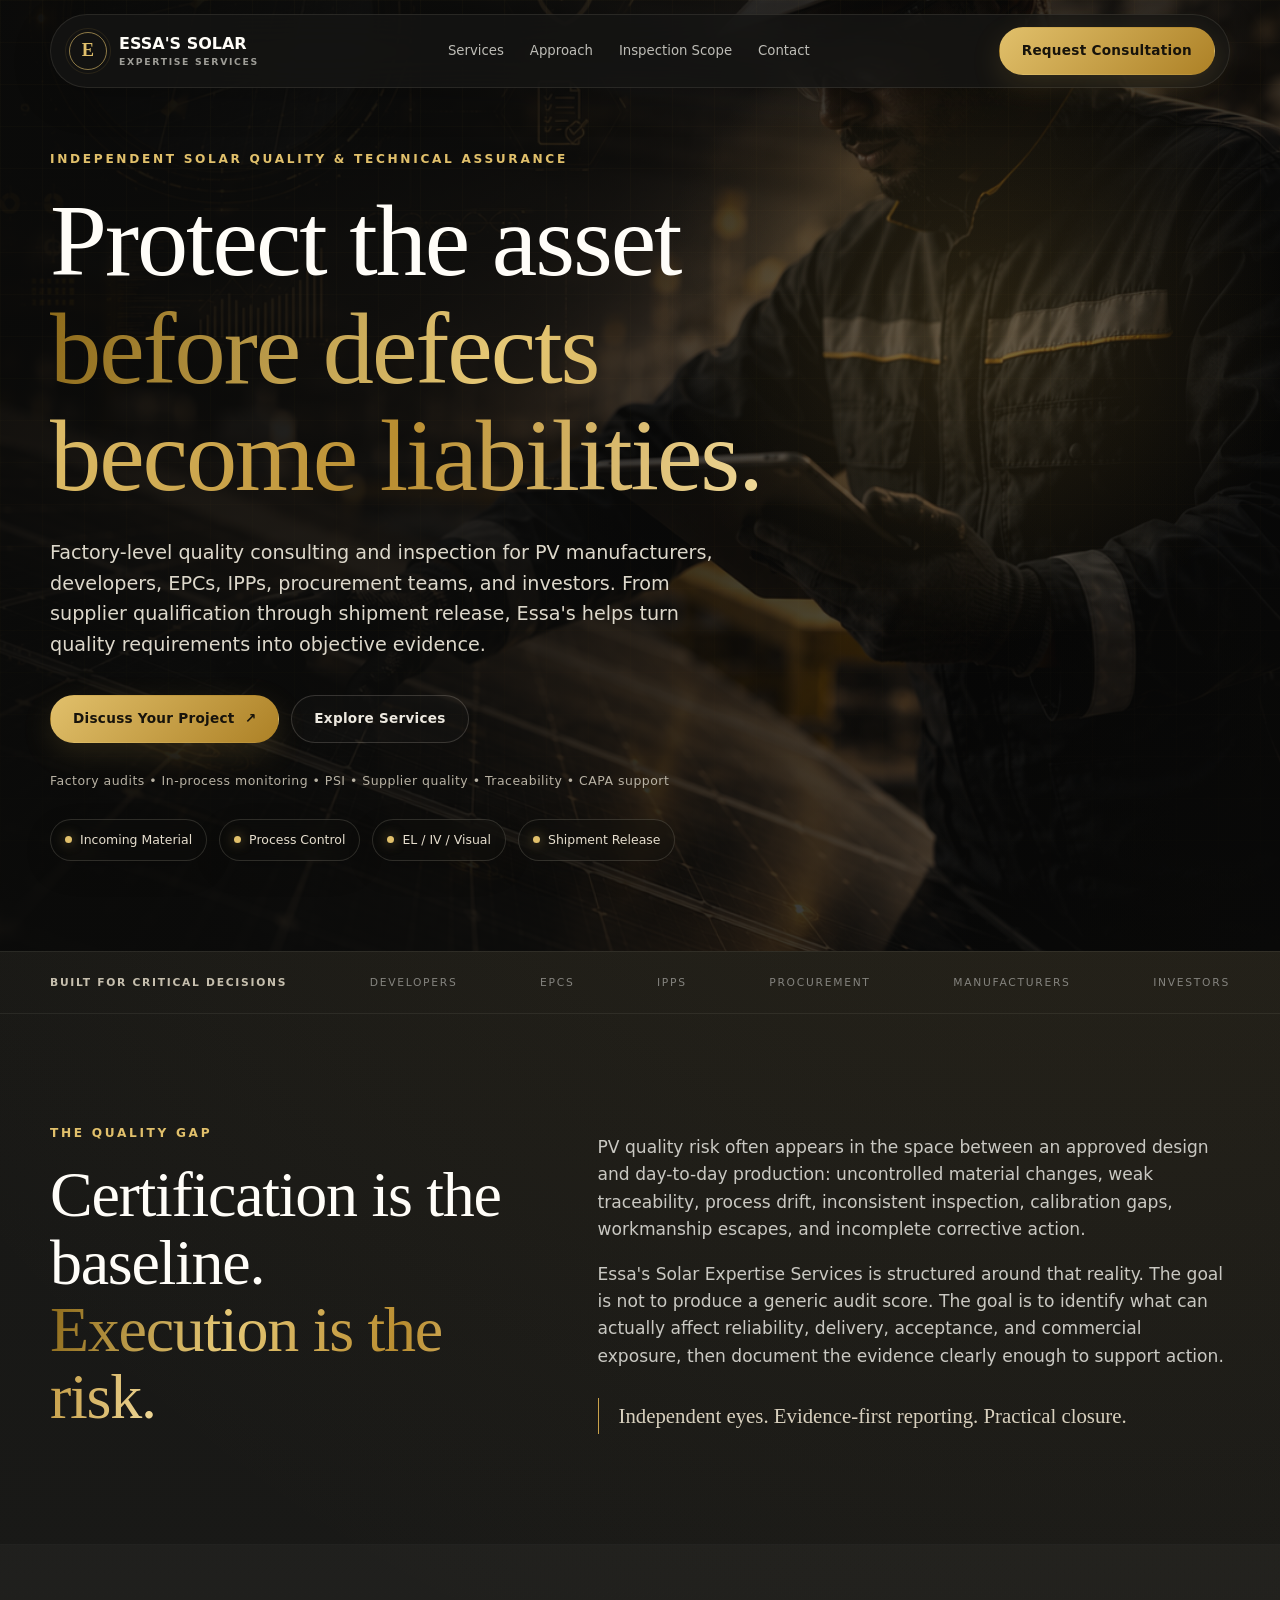
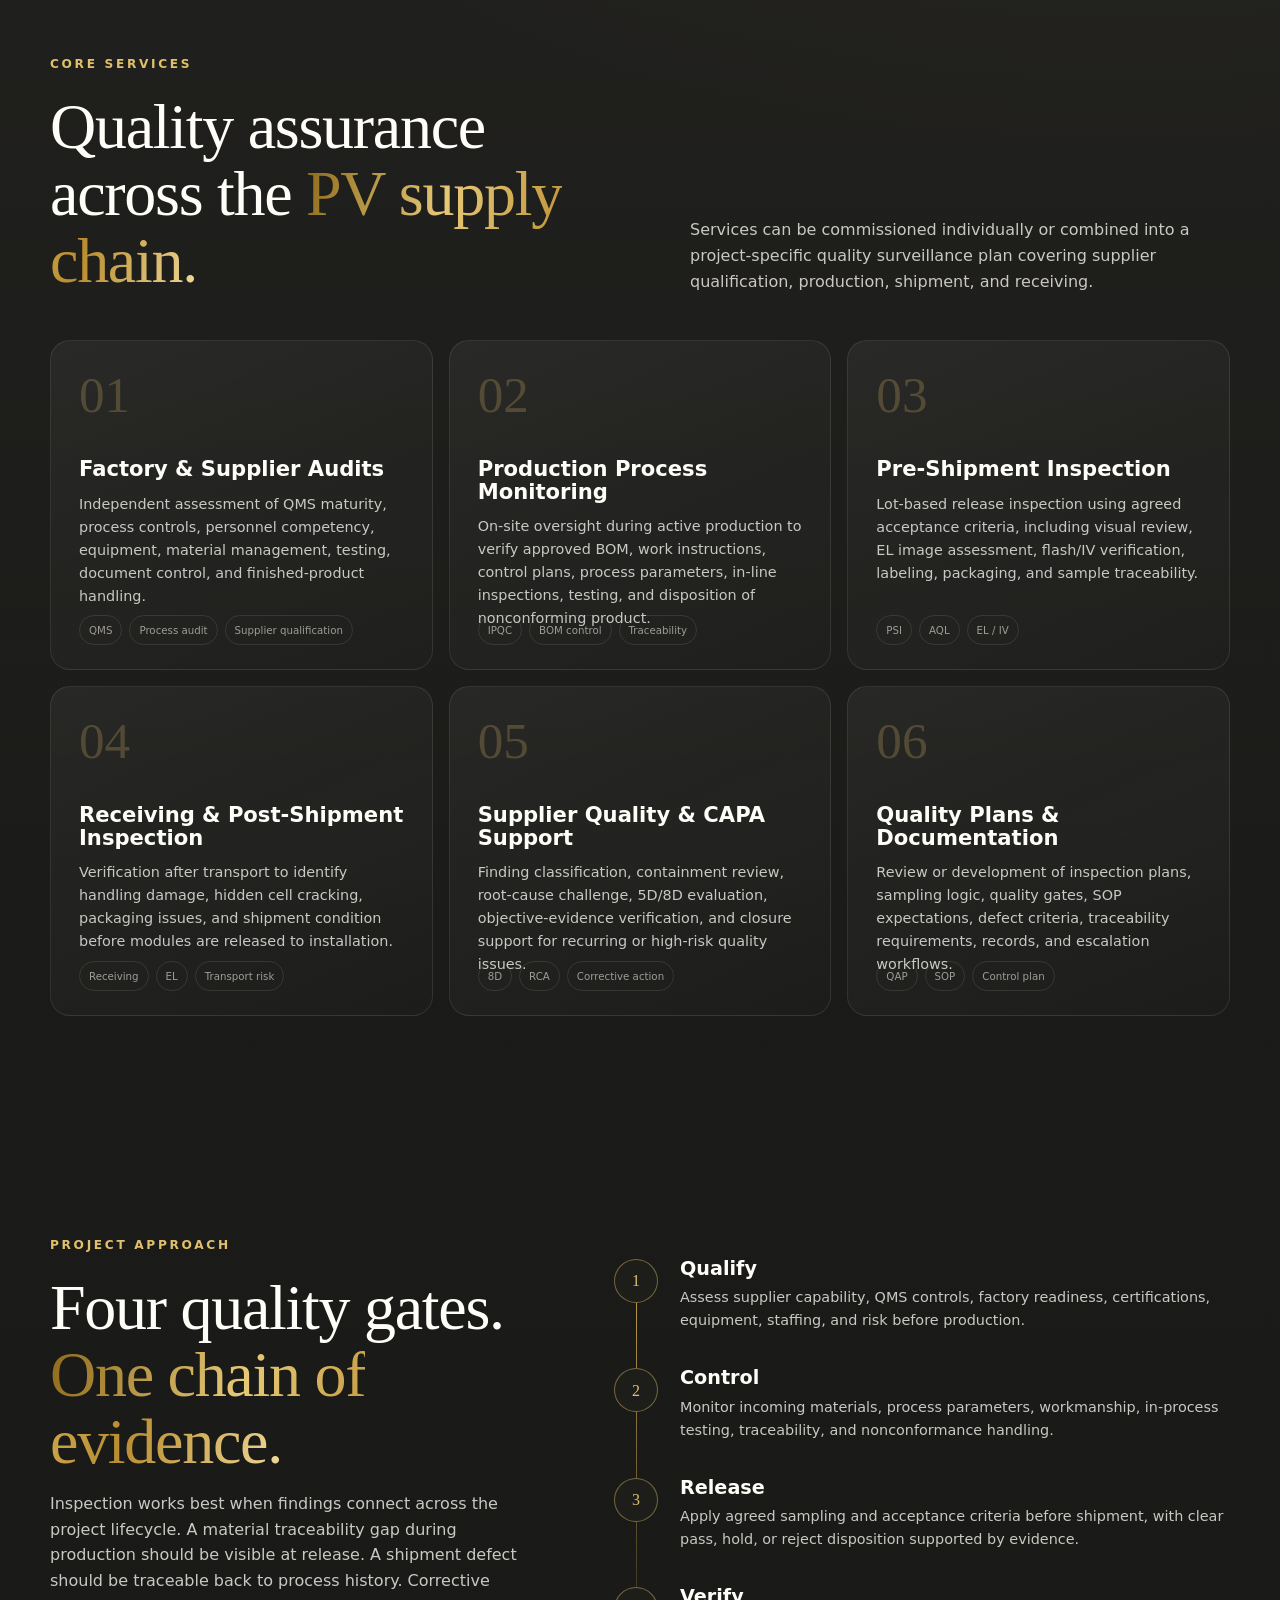
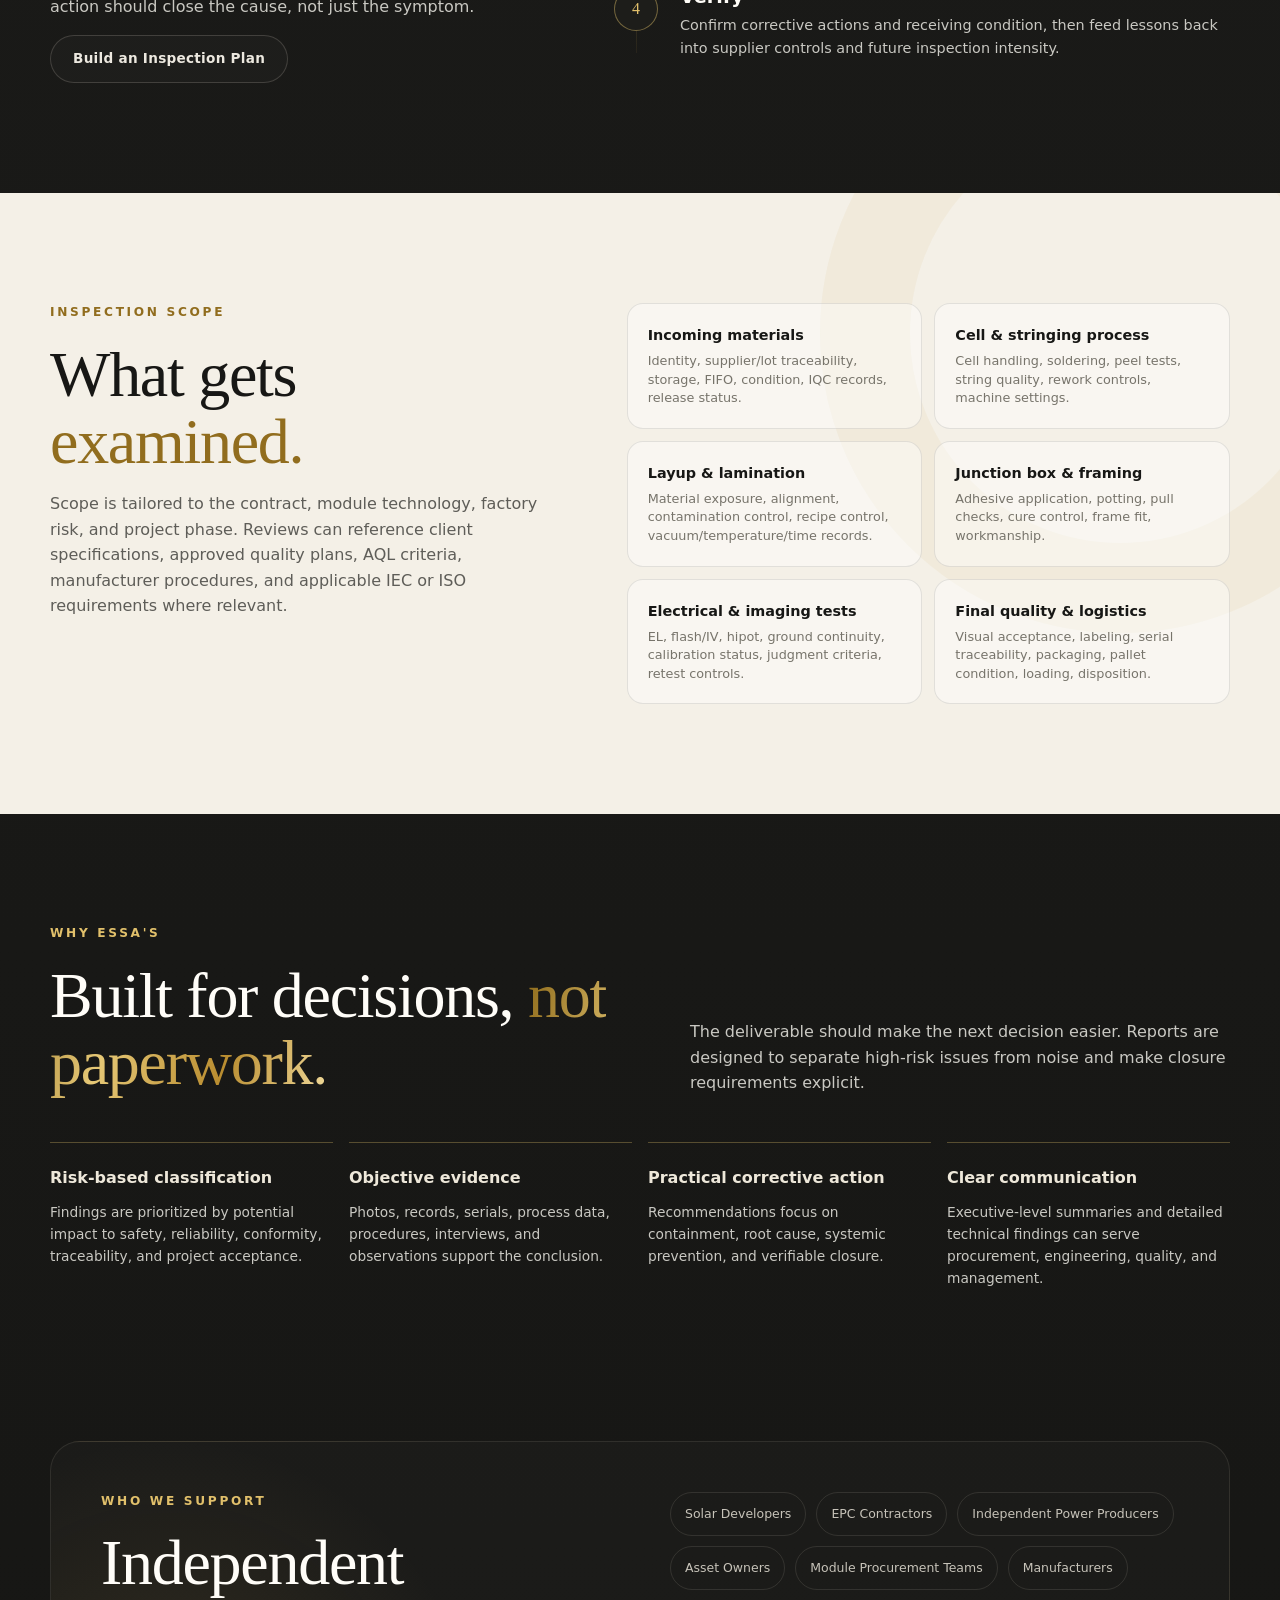
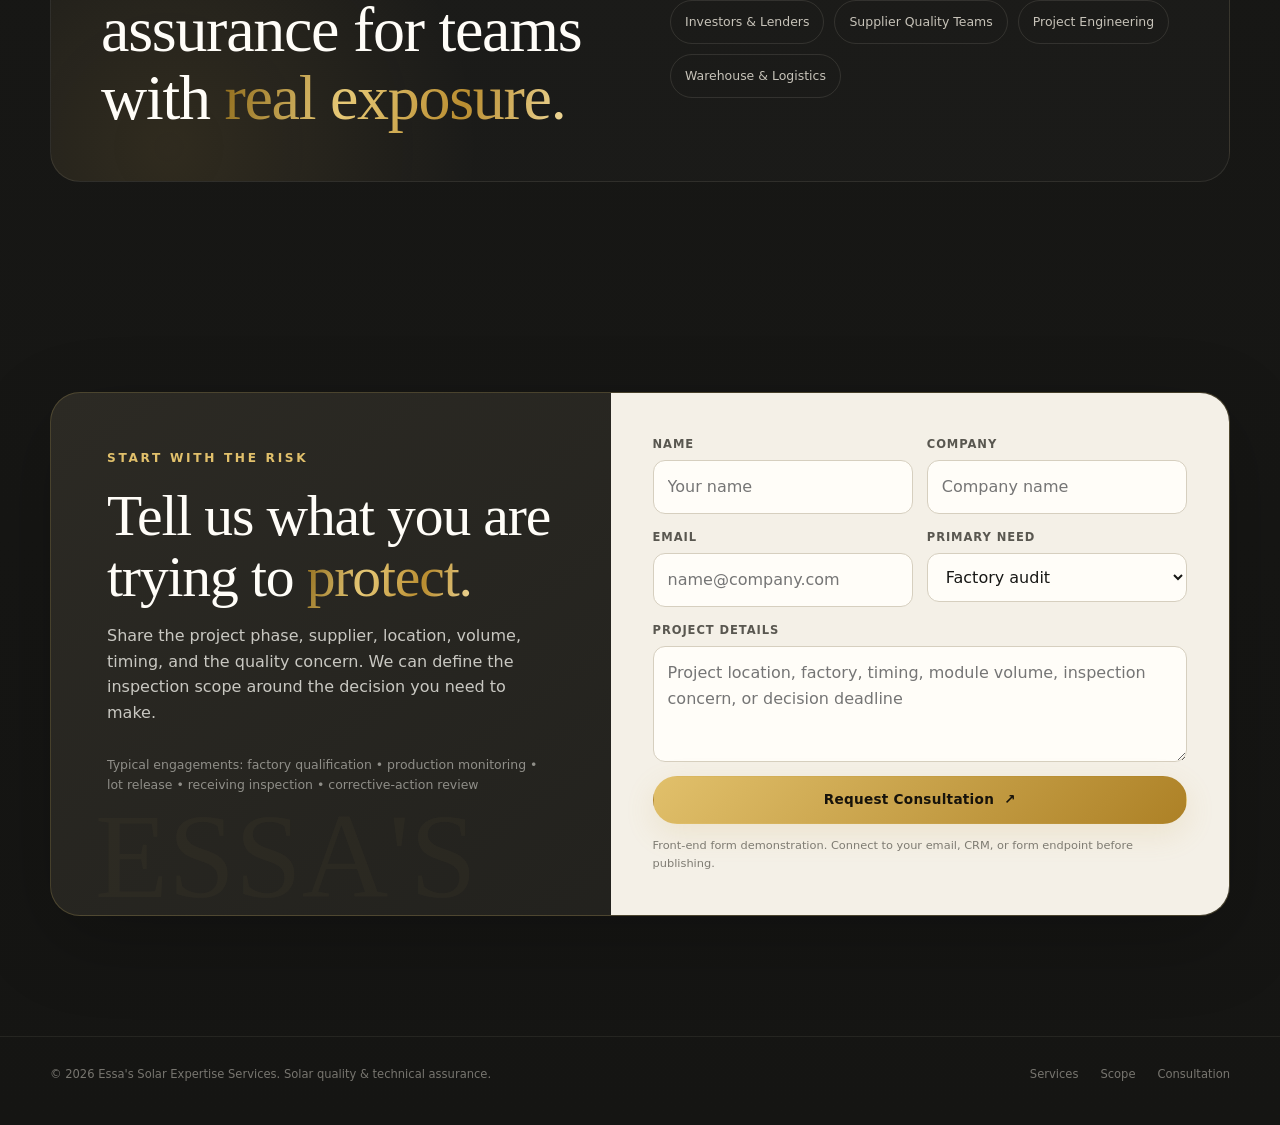
==== index.html @ 4bfa687a "Deploy Essa's Solar Expertise Services site" ====
<!DOCTYPE html>
<html lang="en">
<head>
  <meta charset="UTF-8" />
  <meta name="viewport" content="width=device-width, initial-scale=1.0" />
  <meta name="description" content="Essa's Solar Expertise Services provides independent solar quality consulting, factory audits, production inspections, pre-shipment inspections, supplier quality support, and technical assurance for PV projects." />
  <meta name="theme-color" content="#1d1d1b" />
  <title>Essa's Solar Expertise Services | Solar Quality & Inspection Consulting</title>
  <style>
    :root {
      --ink: #171715;
      --ink-2: #22221f;
      --graphite: #343431;
      --slate: #5b5b56;
      --gold: #caa24b;
      --gold-bright: #e1c06b;
      --gold-deep: #95711f;
      --beige: #e7dfcf;
      --paper: #f4f0e7;
      --white: #fffdf8;
      --line: rgba(202, 162, 75, 0.25);
      --muted: #a6a59f;
      --radius: 20px;
      --shadow: 0 24px 80px rgba(0,0,0,.22);
      --serif: "Bodoni 72", Didot, "Times New Roman", Georgia, serif;
      --sans: Inter, ui-sans-serif, system-ui, -apple-system, BlinkMacSystemFont, "Segoe UI", sans-serif;
    }

    * { box-sizing: border-box; }
    html { scroll-behavior: smooth; }
    body {
      margin: 0;
      font-family: var(--sans);
      background:
        radial-gradient(circle at 88% 5%, rgba(202,162,75,.12), transparent 26%),
        linear-gradient(180deg, #151513 0%, #1b1b19 40%, #151513 100%);
      color: var(--white);
      line-height: 1.6;
      overflow-x: hidden;
    }

    body::before {
      content: "";
      position: fixed;
      inset: 0;
      pointer-events: none;
      opacity: .24;
      background-image:
        linear-gradient(rgba(255,255,255,.025) 1px, transparent 1px),
        linear-gradient(90deg, rgba(255,255,255,.025) 1px, transparent 1px);
      background-size: 48px 48px;
      mask-image: linear-gradient(to bottom, #000, transparent 80%);
      z-index: -1;
    }

    a { color: inherit; text-decoration: none; }
    button, input, textarea, select { font: inherit; }
    img, svg { display: block; max-width: 100%; }

    .container { width: min(1180px, calc(100% - 40px)); margin-inline: auto; }
    .section { padding: 110px 0; }
    .eyebrow {
      color: var(--gold-bright);
      font-size: .76rem;
      font-weight: 800;
      letter-spacing: .22em;
      text-transform: uppercase;
      margin-bottom: 18px;
    }

    h1, h2, h3 { margin: 0; line-height: 1.05; }
    h1, h2 { font-family: var(--serif); font-weight: 500; letter-spacing: -.02em; }
    h1 { font-size: clamp(3.4rem, 8vw, 7.2rem); max-width: 980px; }
    h2 { font-size: clamp(2.5rem, 5vw, 4.8rem); }
    h3 { font-size: 1.2rem; }
    p { color: #c9c8c2; }

    .gold-text {
      background: linear-gradient(105deg, #8d6a1a 0%, #e6c876 36%, #b98d30 70%, #f0d999 100%);
      -webkit-background-clip: text;
      background-clip: text;
      color: transparent;
    }

    .nav-shell {
      position: fixed;
      top: 14px;
      left: 0;
      right: 0;
      z-index: 50;
      pointer-events: none;
    }
    nav {
      pointer-events: auto;
      width: min(1180px, calc(100% - 28px));
      margin: auto;
      padding: 12px 14px 12px 18px;
      display: flex;
      align-items: center;
      justify-content: space-between;
      gap: 24px;
      border: 1px solid rgba(231,223,207,.1);
      border-radius: 999px;
      background: rgba(22,22,20,.76);
      backdrop-filter: blur(18px);
      box-shadow: 0 10px 40px rgba(0,0,0,.18);
    }
    .brand { display: flex; align-items: center; gap: 12px; font-weight: 800; }
    .brand-mark {
      width: 38px; height: 38px; border-radius: 50%; display: grid; place-items: center;
      border: 1px solid rgba(225,192,107,.6); color: var(--gold-bright); position: relative;
      font-family: var(--serif); font-size: 1.15rem;
    }
    .brand-mark::after {
      content: ""; position: absolute; inset: -5px; border: 1px solid rgba(202,162,75,.12); border-radius: 50%;
    }
    .brand-copy { line-height: 1.05; }
    .brand-copy small { display: block; color: #9f9e98; font-size: .58rem; letter-spacing: .18em; text-transform: uppercase; margin-top: 4px; }
    .nav-links { display: flex; align-items: center; gap: 26px; font-size: .83rem; color: #bebdb7; }
    .nav-links a:hover { color: var(--gold-bright); }

    .btn {
      display: inline-flex; align-items: center; justify-content: center; gap: 10px;
      min-height: 48px; padding: 0 22px; border-radius: 999px; border: 1px solid transparent;
      font-size: .85rem; font-weight: 800; letter-spacing: .02em; transition: .25s ease; cursor: pointer;
    }
    .btn-gold { background: linear-gradient(135deg, var(--gold-bright), #ad8126); color: #17130b; box-shadow: 0 10px 30px rgba(202,162,75,.16); }
    .btn-gold:hover { transform: translateY(-2px); filter: brightness(1.05); }
    .btn-ghost { border-color: rgba(231,223,207,.18); color: #ece8df; background: rgba(255,255,255,.02); }
    .btn-ghost:hover { border-color: rgba(225,192,107,.45); color: var(--gold-bright); }

    .menu-btn { display: none; background: none; color: var(--white); border: 0; font-size: 1.25rem; }

    .hero {
      min-height: 100vh;
      display: flex;
      align-items: center;
      padding: 150px 0 90px;
      position: relative;
      overflow: hidden;
      isolation: isolate;
    }
    .hero .container { position: relative; z-index: 3; }
    .hero-grid { display: block; }
    .hero-content { max-width: 760px; }
    .hero p.lead { font-size: clamp(1.05rem, 1.5vw, 1.3rem); max-width: 690px; color: #ddd8cb; margin: 28px 0 34px; }
    .hero-actions { display: flex; flex-wrap: wrap; gap: 12px; }
    .hero-note { margin-top: 28px; color: #b8b2a4; font-size: .78rem; letter-spacing: .04em; }
    .hero-bg {
      position: absolute;
      inset: 0;
      z-index: 0;
    }
    .hero-bg img {
      width: 100%;
      height: 100%;
      object-fit: cover;
      object-position: center right;
      filter: saturate(1.02) contrast(1.04) brightness(.68);
      transform: scale(1.02);
    }
    .hero::before {
      content: "";
      position: absolute;
      inset: 0;
      z-index: 1;
      background:
        radial-gradient(circle at 76% 34%, rgba(202,162,75,.18), transparent 28%),
        linear-gradient(90deg, rgba(11,11,10,.90) 0%, rgba(12,12,11,.80) 34%, rgba(12,12,11,.50) 58%, rgba(12,12,11,.28) 76%, rgba(12,12,11,.50) 100%),
        linear-gradient(180deg, rgba(12,12,11,.60) 0%, rgba(12,12,11,.18) 35%, rgba(12,12,11,.50) 100%);
    }
    .hero::after {
      content: "";
      position: absolute;
      inset: 0;
      z-index: 2;
      background-image:
        linear-gradient(rgba(202,162,75,.06) 1px, transparent 1px),
        linear-gradient(90deg, rgba(202,162,75,.06) 1px, transparent 1px);
      background-size: 42px 42px;
      mask-image: linear-gradient(180deg, rgba(0,0,0,.85) 0%, rgba(0,0,0,.45) 70%, transparent 100%);
      opacity: .55;
      pointer-events: none;
    }
    .hero-meta {
      margin-top: 28px;
      display: flex;
      flex-wrap: wrap;
      gap: 12px;
    }
    .hero-chip {
      display: inline-flex;
      align-items: center;
      gap: 8px;
      padding: 10px 14px;
      border-radius: 999px;
      border: 1px solid rgba(231,223,207,.16);
      background: rgba(15,15,13,.38);
      backdrop-filter: blur(10px);
      color: #e7dfcf;
      font-size: .78rem;
      box-shadow: 0 10px 28px rgba(0,0,0,.15);
    }
    .hero-chip .pin { width: 7px; height: 7px; background: var(--gold-bright); border-radius:50%; display:inline-block; box-shadow: 0 0 12px rgba(225,192,107,.55); }
    .trust-bar {
      border-top: 1px solid rgba(231,223,207,.08); border-bottom: 1px solid rgba(231,223,207,.08);
      padding: 22px 0; color:#84837e; text-transform:uppercase; letter-spacing:.16em; font-size:.67rem;
    }
    .trust-wrap { display:flex; flex-wrap:wrap; gap:18px 30px; justify-content:space-between; align-items:center; }
    .trust-wrap strong { color:#c6bfae; }

    .intro-grid { display:grid; grid-template-columns:.85fr 1.15fr; gap:80px; align-items:start; }
    .intro-grid h2 { max-width: 660px; }
    .intro-copy { padding-top: 10px; }
    .intro-copy p { font-size:1.07rem; margin-top:0; }
    .insight-box { margin-top:28px; border-left: 1px solid var(--gold); padding: 4px 0 4px 20px; color:#d8d0be; font-family:var(--serif); font-size:1.3rem; line-height:1.35; }

    .services { background: linear-gradient(180deg, rgba(244,240,231,.03), rgba(244,240,231,0)); border-top:1px solid rgba(255,255,255,.04); }
    .section-head { display:flex; justify-content:space-between; gap:40px; align-items:end; margin-bottom:46px; }
    .section-head p { max-width:540px; margin:0; }
    .service-grid { display:grid; grid-template-columns:repeat(3,1fr); gap:16px; }
    .service-card {
      min-height: 330px; padding: 28px; border-radius: var(--radius); position:relative; overflow:hidden;
      background: linear-gradient(155deg, rgba(255,255,255,.05), rgba(255,255,255,.012));
      border:1px solid rgba(231,223,207,.10); transition:.3s ease;
    }
    .service-card:hover { transform: translateY(-5px); border-color: rgba(225,192,107,.38); background: linear-gradient(155deg, rgba(202,162,75,.10), rgba(255,255,255,.02)); }
    .service-num { font-family:var(--serif); font-size:3.2rem; color:rgba(225,192,107,.24); line-height:1; }
    .service-card h3 { margin:38px 0 12px; font-size:1.32rem; }
    .service-card p { font-size:.9rem; margin:0; }
    .service-tags { display:flex; flex-wrap:wrap; gap:7px; position:absolute; bottom:24px; left:28px; right:28px; }
    .tag { border:1px solid rgba(231,223,207,.12); padding:6px 9px; border-radius:999px; font-size:.64rem; color:#9f9d95; }

    .lifecycle-wrap { display:grid; grid-template-columns:.88fr 1.12fr; gap:80px; align-items:center; }
    .timeline { position:relative; }
    .timeline::before { content:""; position:absolute; left:22px; top:25px; bottom:25px; width:1px; background:linear-gradient(var(--gold), rgba(202,162,75,.08)); }
    .step { display:grid; grid-template-columns:46px 1fr; gap:20px; padding:18px 0; position:relative; }
    .step-index { width:44px; height:44px; border-radius:50%; background:#1d1d1a; border:1px solid rgba(225,192,107,.45); display:grid; place-items:center; color:var(--gold-bright); font-family:var(--serif); z-index:1; }
    .step h3 { margin-bottom:7px; }
    .step p { margin:0; font-size:.9rem; }

    .inspection-scope {
      background: var(--paper); color: var(--ink); position:relative; overflow:hidden;
    }
    .inspection-scope::after { content:""; position:absolute; width:420px; height:420px; border:90px solid rgba(202,162,75,.08); border-radius:50%; right:-140px; top:-160px; }
    .inspection-scope p { color:#5e5d58; }
    .inspection-scope .eyebrow { color:#916d1e; }
    .scope-grid { display:grid; grid-template-columns:1fr 1.2fr; gap:74px; position:relative; z-index:1; }
    .scope-list { display:grid; grid-template-columns:1fr 1fr; gap:12px; }
    .scope-item { padding:20px; border:1px solid rgba(23,23,21,.1); border-radius:16px; background:rgba(255,255,255,.42); }
    .scope-item strong { display:block; font-size:.9rem; margin-bottom:5px; }
    .scope-item span { color:#77746b; font-size:.8rem; line-height:1.45; display:block; }

    .principles-grid { display:grid; grid-template-columns:repeat(4,1fr); gap:16px; margin-top:45px; }
    .principle { padding:22px 0; border-top:1px solid rgba(225,192,107,.32); }
    .principle strong { display:block; margin-bottom:10px; color:#eee8da; }
    .principle p { font-size:.86rem; margin:0; }

    .audience-panel {
      border:1px solid rgba(231,223,207,.1); border-radius:30px; padding:50px; display:grid; grid-template-columns:1fr 1fr; gap:60px;
      background:radial-gradient(circle at 10% 90%, rgba(202,162,75,.12), transparent 28%), rgba(255,255,255,.018);
    }
    .audience-chips { display:flex; flex-wrap:wrap; gap:10px; align-content:flex-start; }
    .audience-chips span { padding:11px 14px; border-radius:999px; border:1px solid rgba(231,223,207,.12); color:#c7c3b9; font-size:.78rem; }

    .cta-section { padding:100px 0 120px; }
    .cta-card { border-radius:30px; overflow:hidden; display:grid; grid-template-columns:.95fr 1.05fr; background:linear-gradient(145deg, #2c2a24, #1e1e1b); border:1px solid rgba(225,192,107,.2); box-shadow:var(--shadow); }
    .cta-copy { padding:56px; position:relative; }
    .cta-copy::after { content:"ESSA'S"; position:absolute; bottom:-38px; left:44px; font-family:var(--serif); font-size:7.5rem; color:rgba(225,192,107,.035); white-space:nowrap; }
    .cta-copy h2 { font-size:clamp(2.6rem,4.5vw,4.2rem); }
    .cta-copy p { max-width:500px; }
    .contact-form { background:var(--paper); color:var(--ink); padding:42px; }
    .form-grid { display:grid; grid-template-columns:1fr 1fr; gap:14px; }
    .field { display:flex; flex-direction:column; gap:7px; }
    .field.full { grid-column:1 / -1; }
    label { font-size:.72rem; font-weight:800; color:#595750; text-transform:uppercase; letter-spacing:.08em; }
    input, select, textarea { width:100%; border:1px solid #d6cfbf; background:#fffdf8; color:#171715; border-radius:12px; padding:13px 14px; outline:none; transition:.2s; }
    input:focus, select:focus, textarea:focus { border-color:#b88b2d; box-shadow:0 0 0 3px rgba(202,162,75,.12); }
    textarea { min-height:116px; resize:vertical; }
    .form-note { font-size:.71rem; color:#7e7b72; margin:12px 0 0; }
    .form-success { display:none; margin-top:12px; padding:12px 14px; border:1px solid rgba(145,109,30,.25); background:rgba(202,162,75,.10); border-radius:10px; font-size:.8rem; color:#5f491b; }

    footer { padding:28px 0 42px; border-top:1px solid rgba(231,223,207,.08); color:#77756f; font-size:.72rem; }
    .footer-wrap { display:flex; justify-content:space-between; gap:30px; align-items:center; }
    .footer-links { display:flex; gap:22px; }

    .reveal { opacity:0; transform:translateY(18px); transition:opacity .65s ease, transform .65s ease; }
    .reveal.on { opacity:1; transform:none; }

    @media (max-width: 980px) {
      .nav-links { display:none; position:absolute; top:64px; left:14px; right:14px; padding:18px; flex-direction:column; align-items:stretch; background:#1b1b18; border:1px solid rgba(231,223,207,.12); border-radius:18px; }
      .nav-links.open { display:flex; }
      .menu-btn { display:block; }
      nav .btn-gold { display:none; }
      .hero-grid, .intro-grid, .lifecycle-wrap, .scope-grid, .cta-card { grid-template-columns:1fr; }
      .hero { padding-top:130px; }
      .hero-content { max-width: 100%; }
      .service-grid { grid-template-columns:1fr 1fr; }
      .principles-grid { grid-template-columns:1fr 1fr; }
      .audience-panel { grid-template-columns:1fr; }
      .section-head { align-items:start; flex-direction:column; }
      .form-grid { grid-template-columns:1fr; }
      .field.full { grid-column:auto; }
    }

    @media (max-width: 640px) {
      .container { width:min(100% - 26px, 1180px); }
      .section { padding:78px 0; }
      h1 { font-size:clamp(3rem,15vw,5.2rem); }
      .hero-grid { gap:44px; }
      .hero-bg img { object-position: 72% center; }
      .hero::before {
        background:
          radial-gradient(circle at 76% 34%, rgba(202,162,75,.16), transparent 28%),
          linear-gradient(180deg, rgba(12,12,11,.74) 0%, rgba(12,12,11,.42) 100%),
          linear-gradient(90deg, rgba(11,11,10,.88) 0%, rgba(12,12,11,.72) 48%, rgba(12,12,11,.48) 100%);
      }
      .checkpoint { min-width:auto; padding:8px 10px; }
      .checkpoint span { display:none; }
      .cp1 { top:90px; } .cp2 { top:156px; } .cp3 { bottom:100px; } .cp4 { bottom:42px; }
      .service-grid, .scope-list, .principles-grid { grid-template-columns:1fr; }
      .service-card { min-height:300px; }
      .audience-panel { padding:28px; }
      .cta-copy, .contact-form { padding:30px; }
      .footer-wrap { flex-direction:column; align-items:flex-start; }
      .trust-wrap { justify-content:flex-start; }
      .brand-copy span { font-size:.85rem; }
    }

    @media (prefers-reduced-motion: reduce) {
      html { scroll-behavior:auto; }
      *, *::before, *::after { animation-duration:.001ms !important; animation-iteration-count:1 !important; transition-duration:.001ms !important; }
    }
  </style>
  <script type="application/ld+json">
  {
    "@context": "https://schema.org",
    "@type": "ProfessionalService",
    "name": "Essa's Solar Expertise Services",
    "description": "Independent solar quality consulting, manufacturing inspections, factory audits, production oversight, pre-shipment inspections and supplier quality support.",
    "areaServed": "United States",
    "serviceType": [
      "Solar Factory Audits",
      "PV Production Inspection",
      "Pre-Shipment Inspection",
      "Supplier Quality Consulting",
      "Solar Technical Assurance"
    ]
  }
  </script>
</head>
<body>
  <div class="nav-shell">
    <nav aria-label="Primary navigation">
      <a class="brand" href="#top" aria-label="Essa's Solar Expertise Services home">
        <span class="brand-mark">E</span>
        <span class="brand-copy"><span>ESSA'S SOLAR</span><small>Expertise Services</small></span>
      </a>
      <div class="nav-links" id="navLinks">
        <a href="#services">Services</a>
        <a href="#approach">Approach</a>
        <a href="#scope">Inspection Scope</a>
        <a href="#contact">Contact</a>
      </div>
      <a class="btn btn-gold" href="#contact">Request Consultation</a>
      <button class="menu-btn" id="menuBtn" aria-label="Open menu" aria-expanded="false">☰</button>
    </nav>
  </div>

  <main id="top">
    <section class="hero">
      <div class="hero-bg" aria-hidden="true">
        <img src="[data-uri]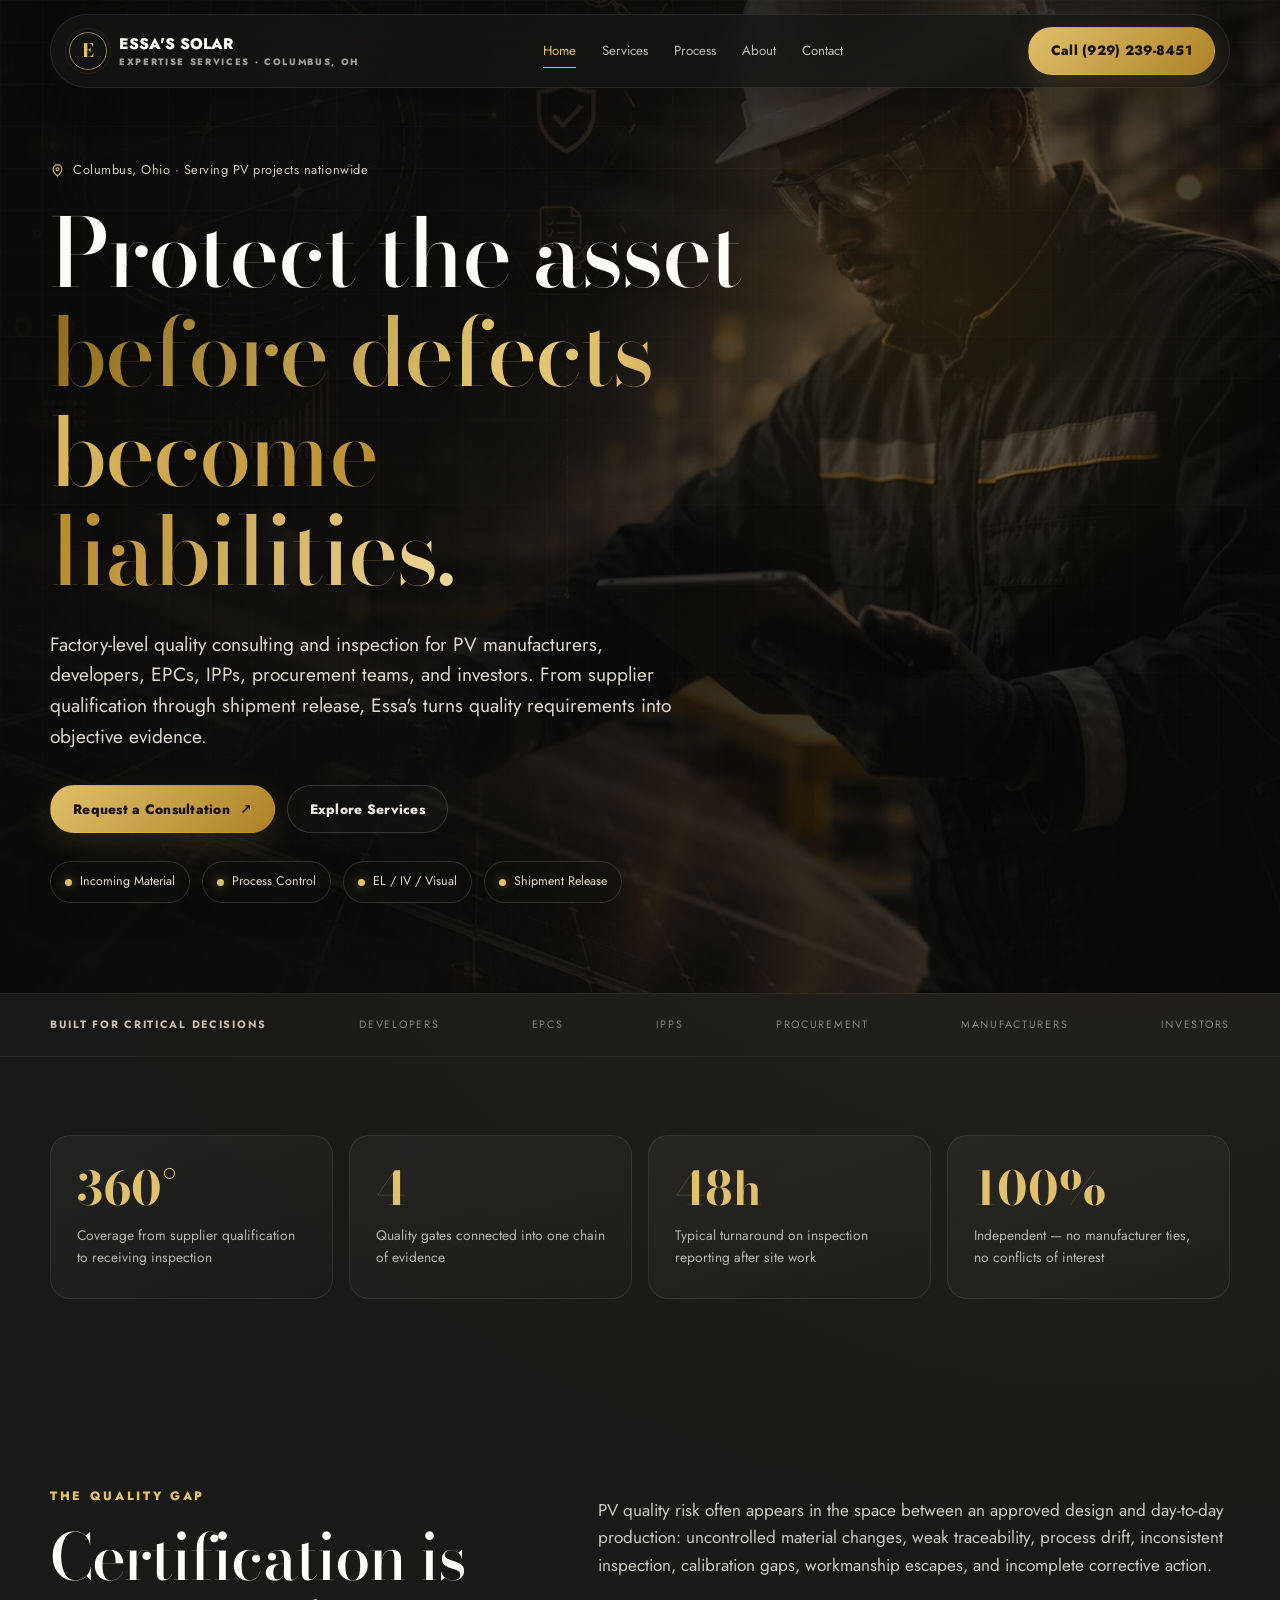
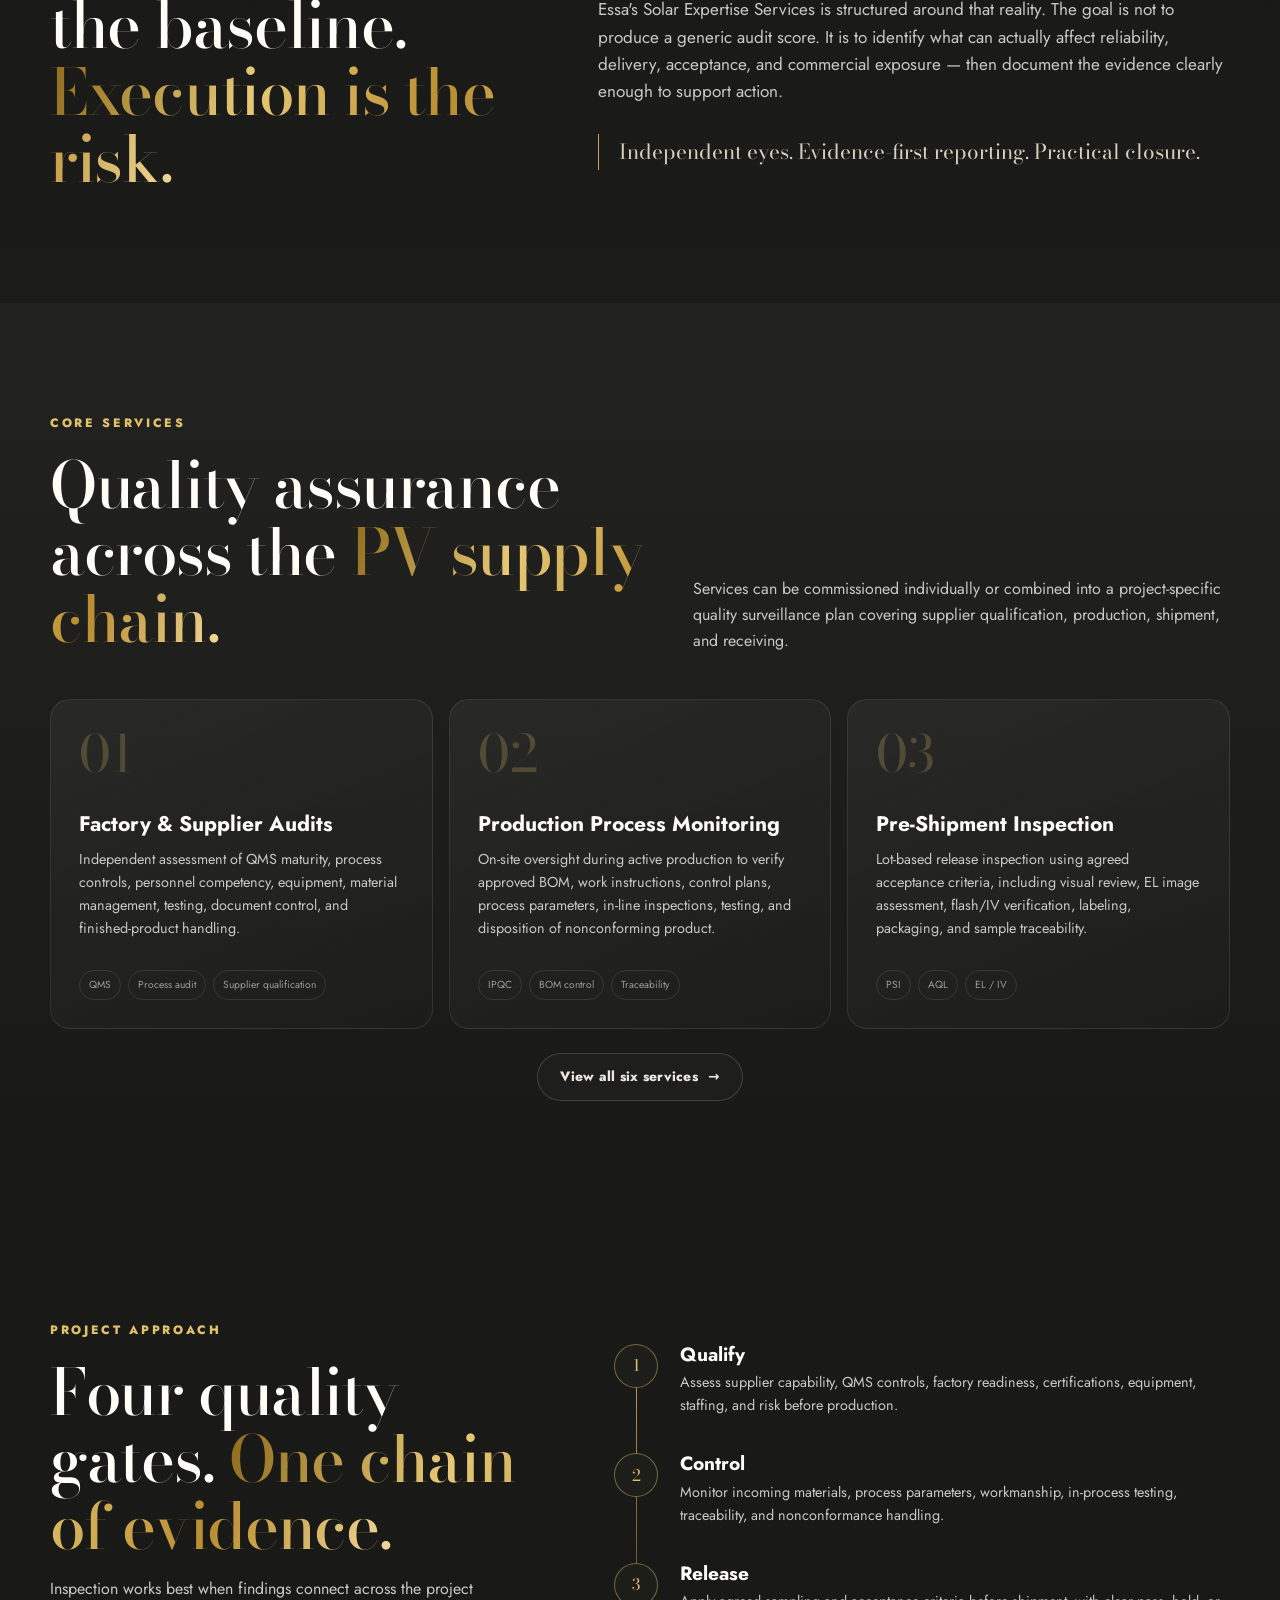
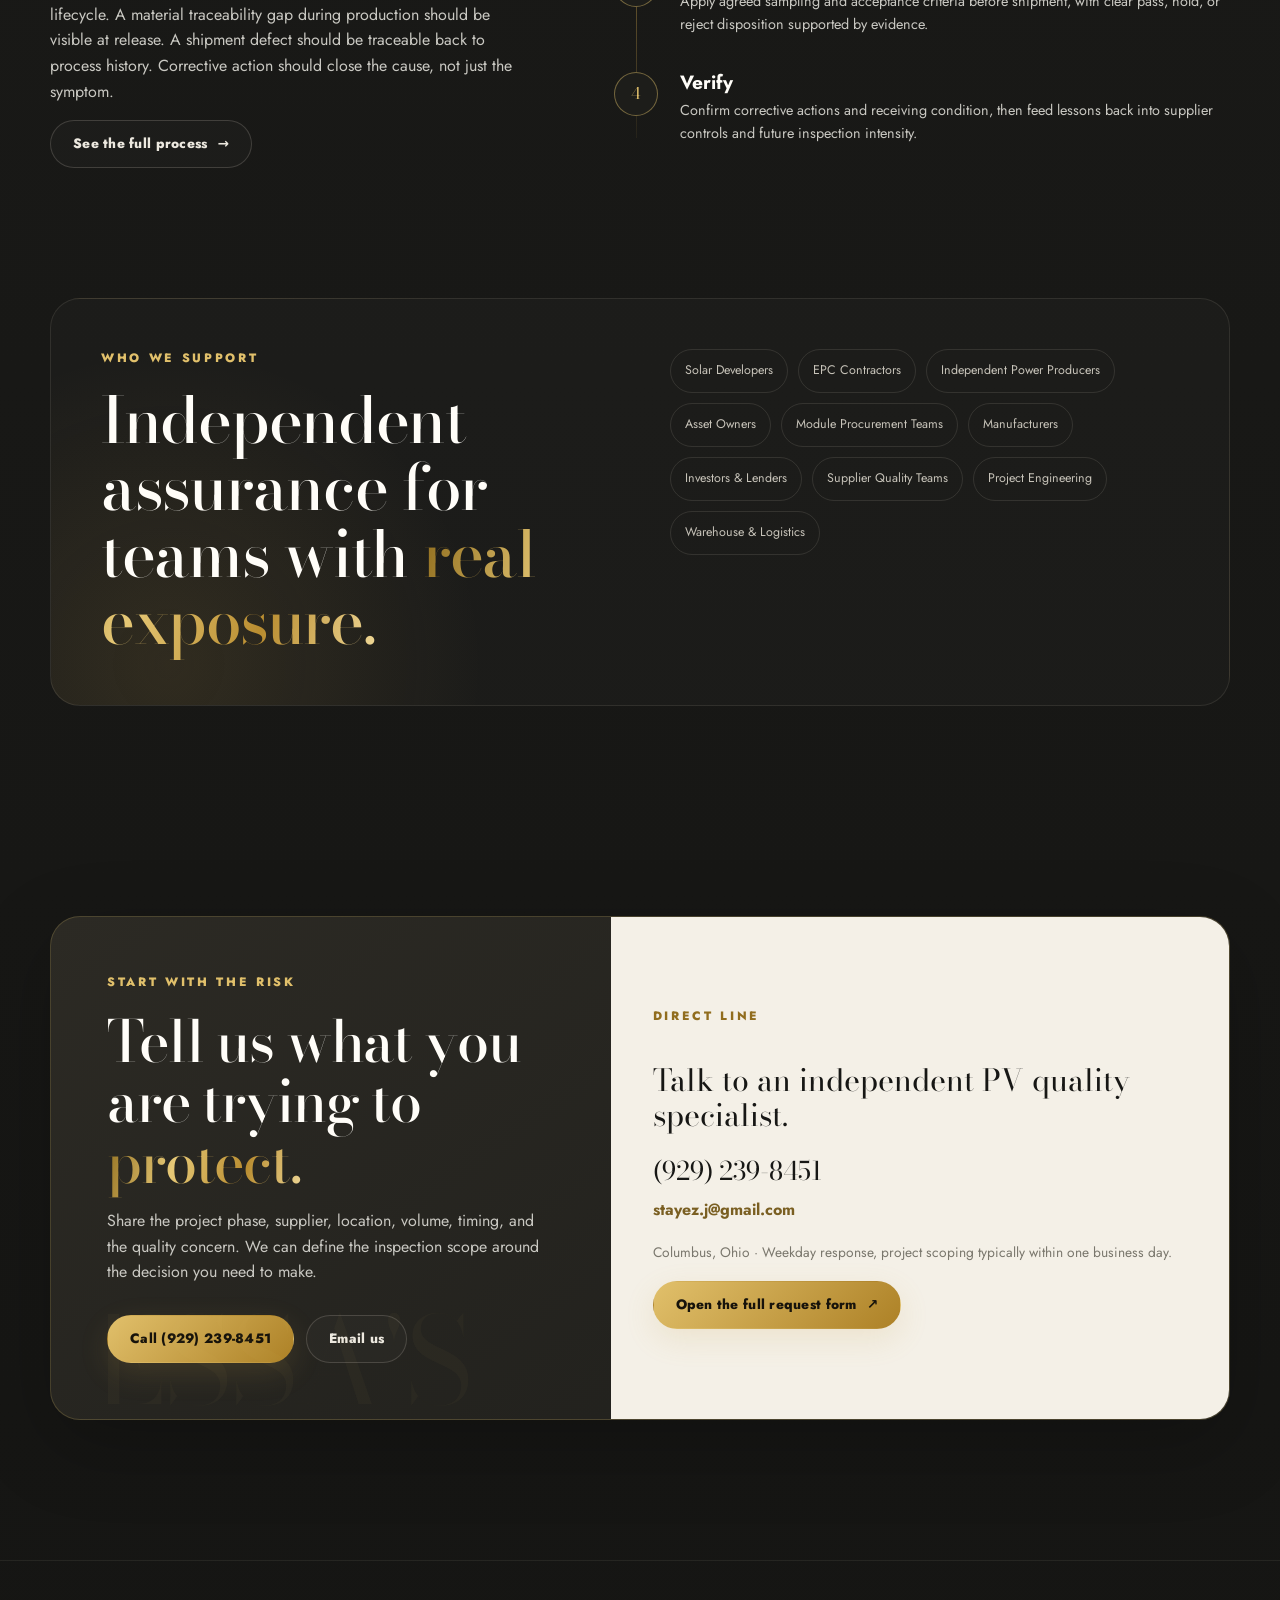
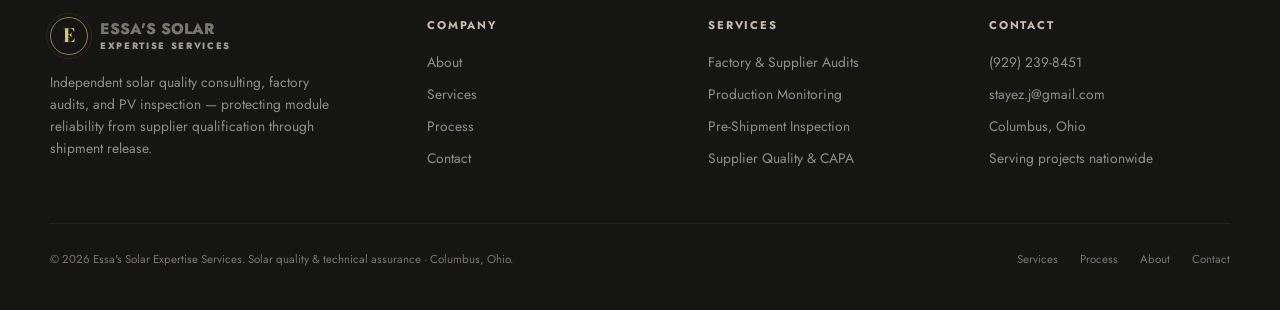
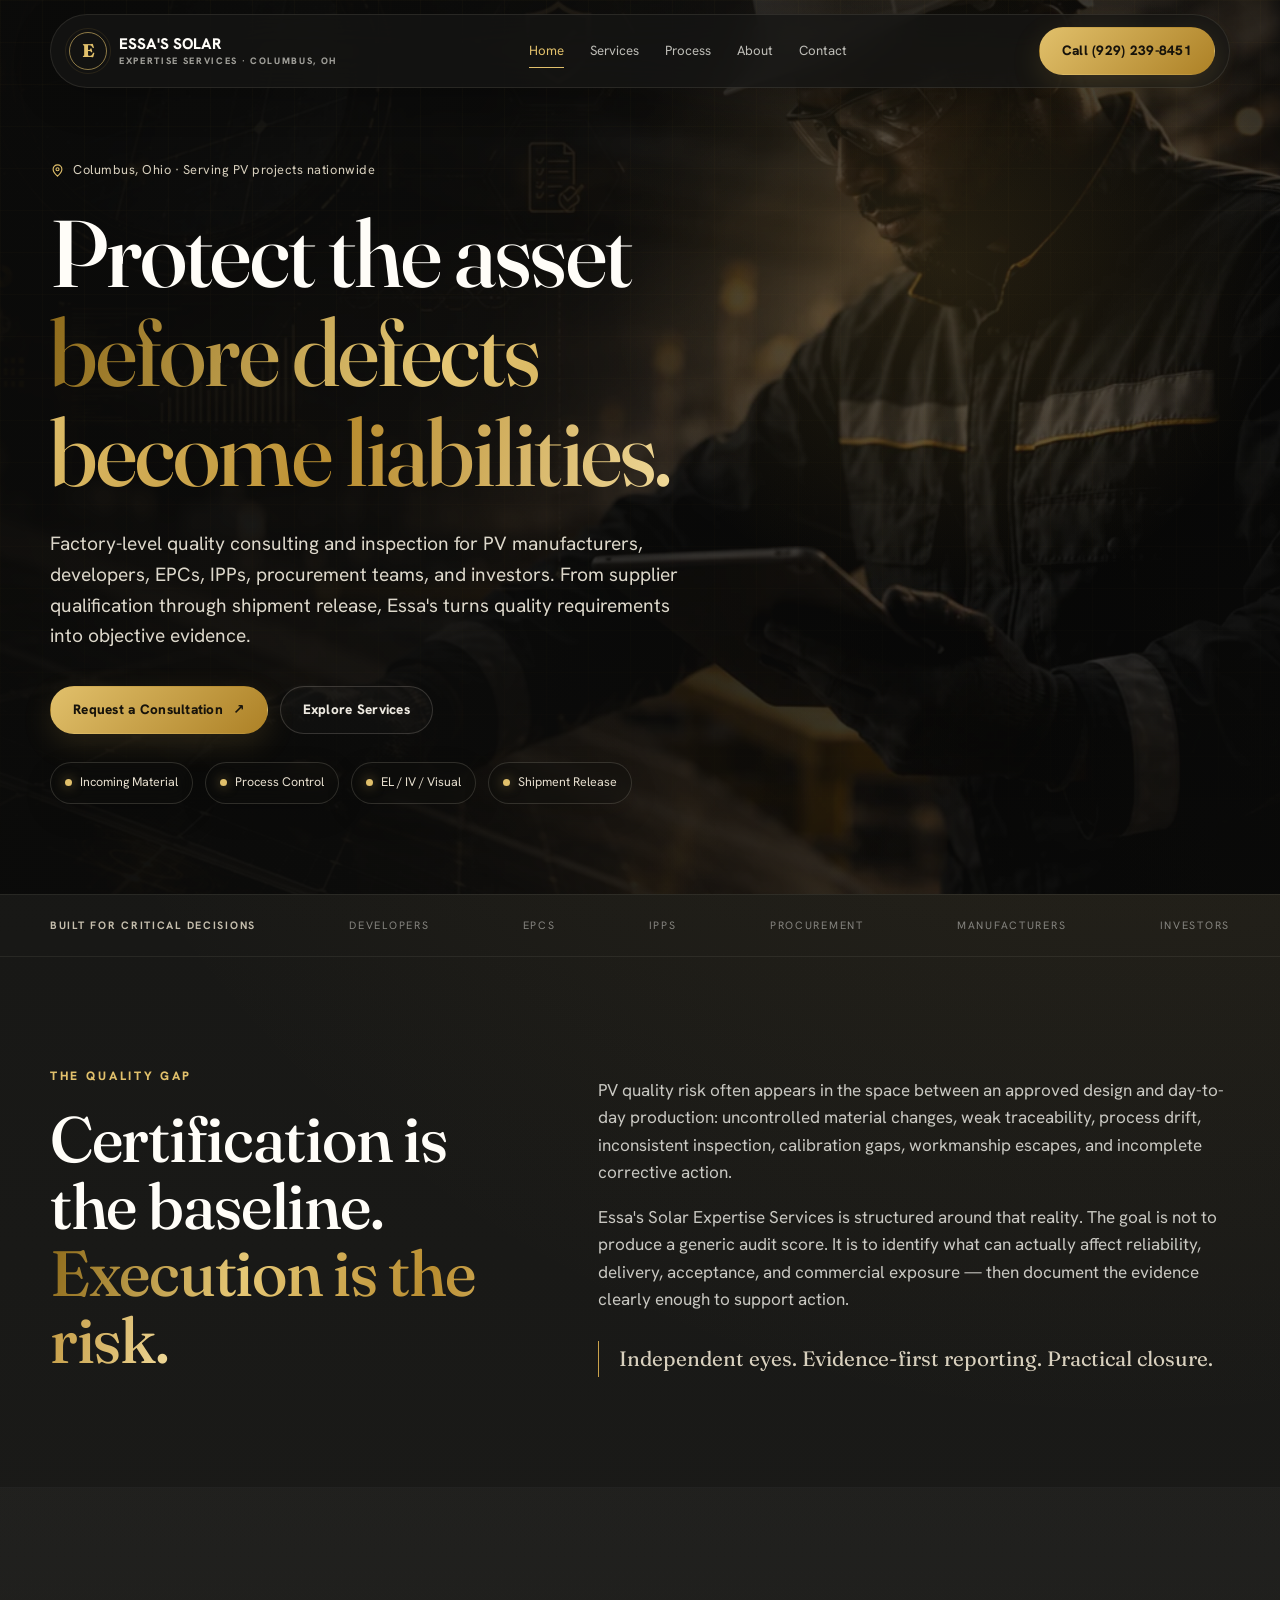
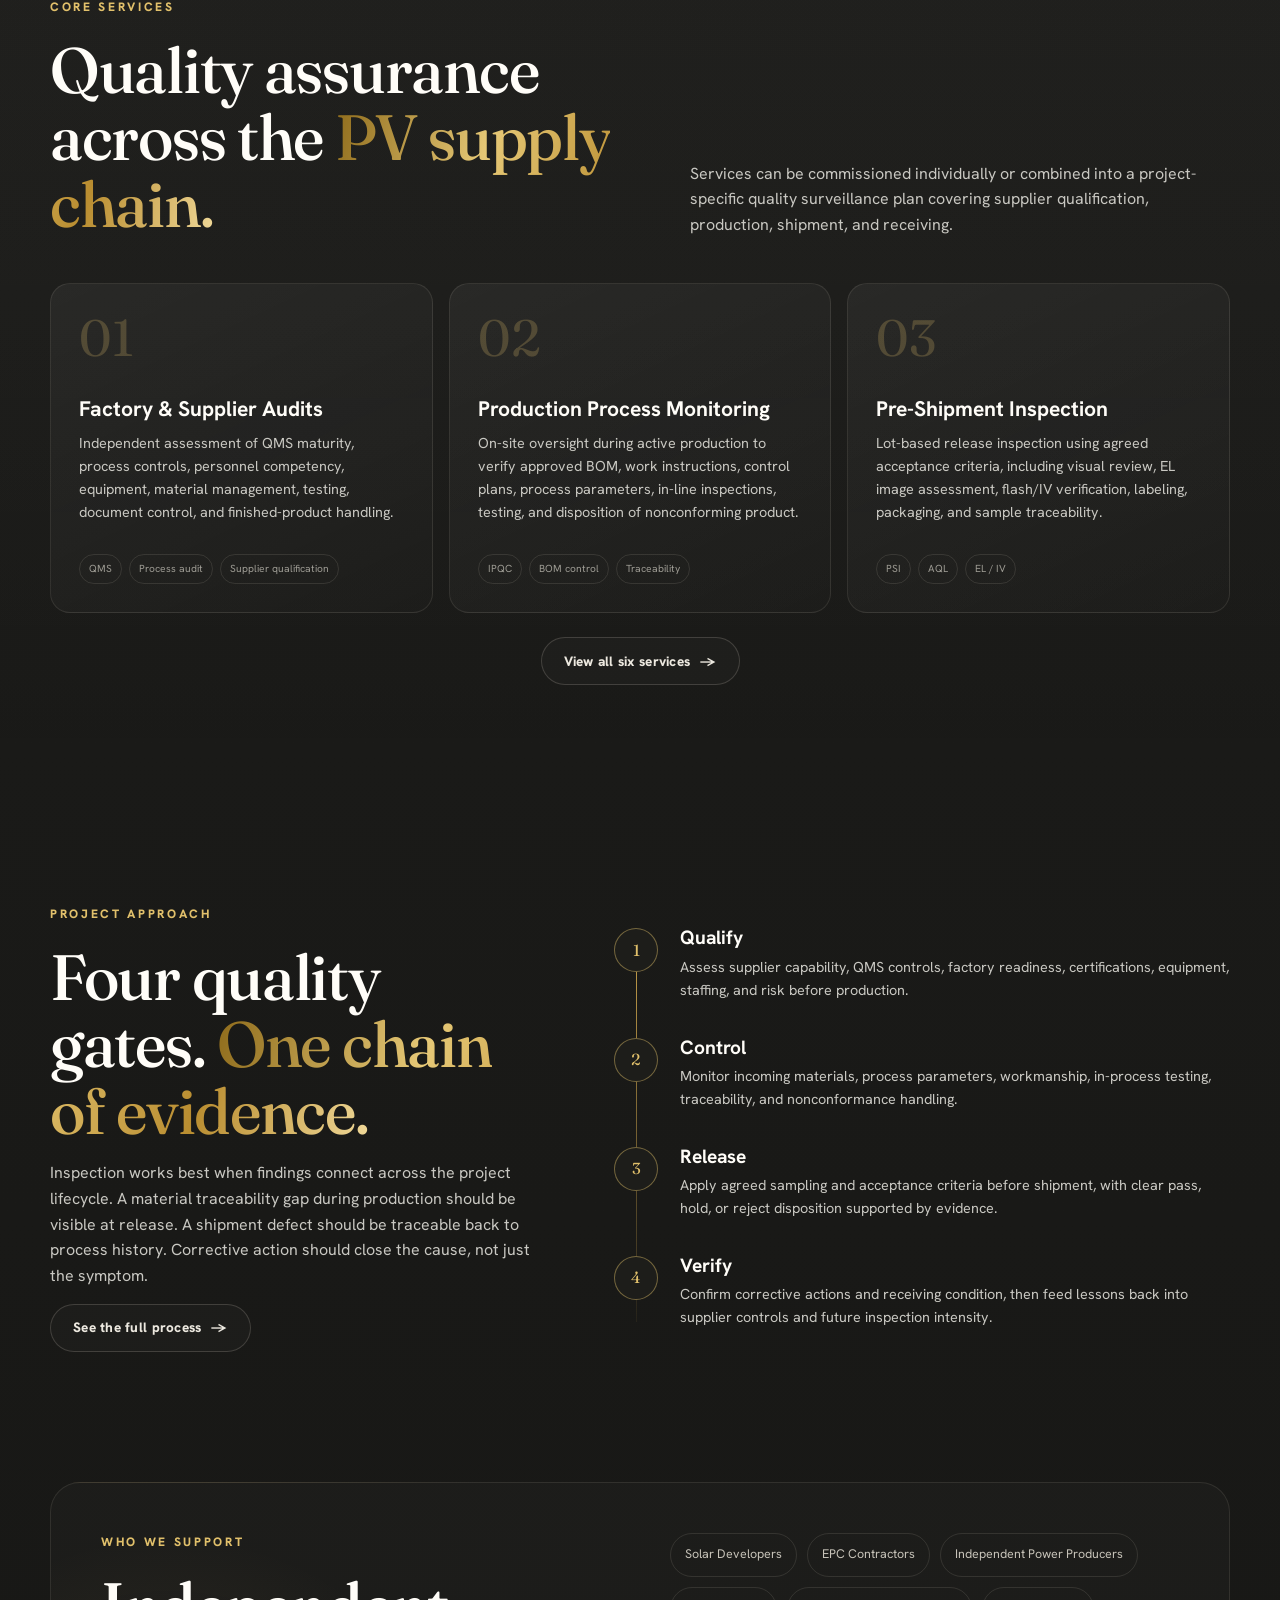
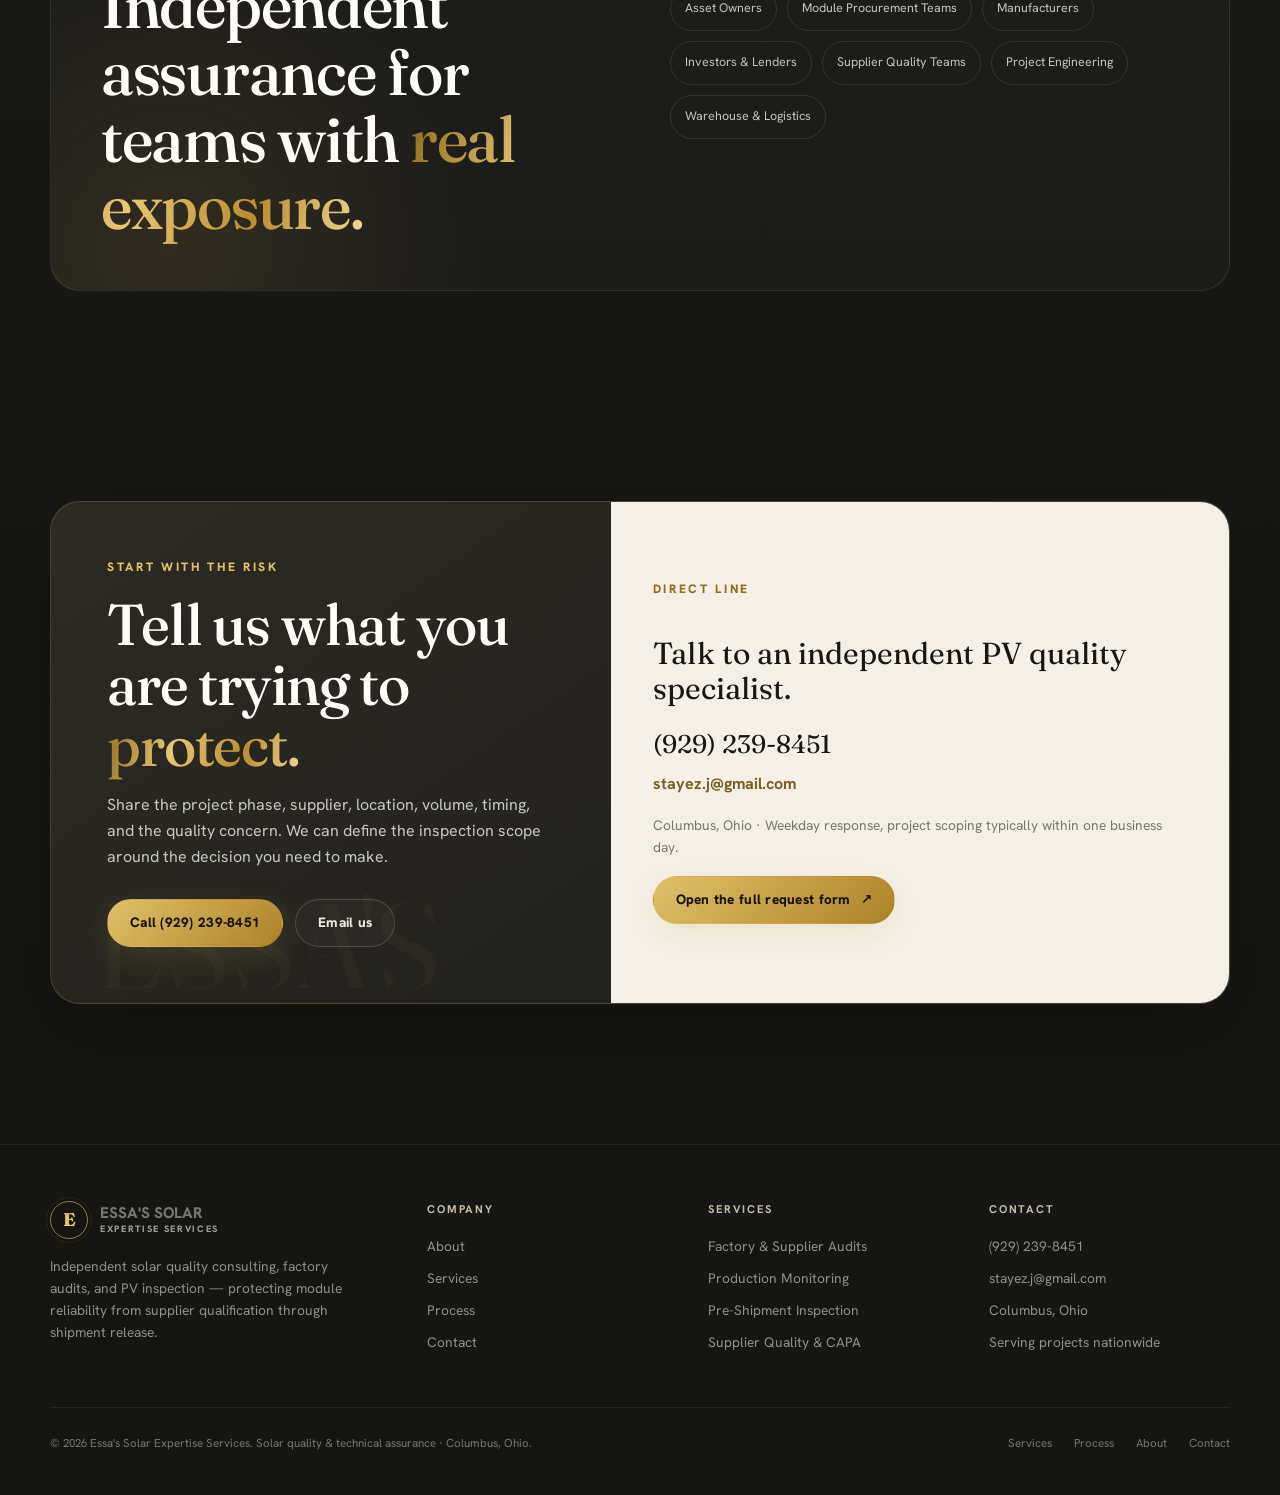
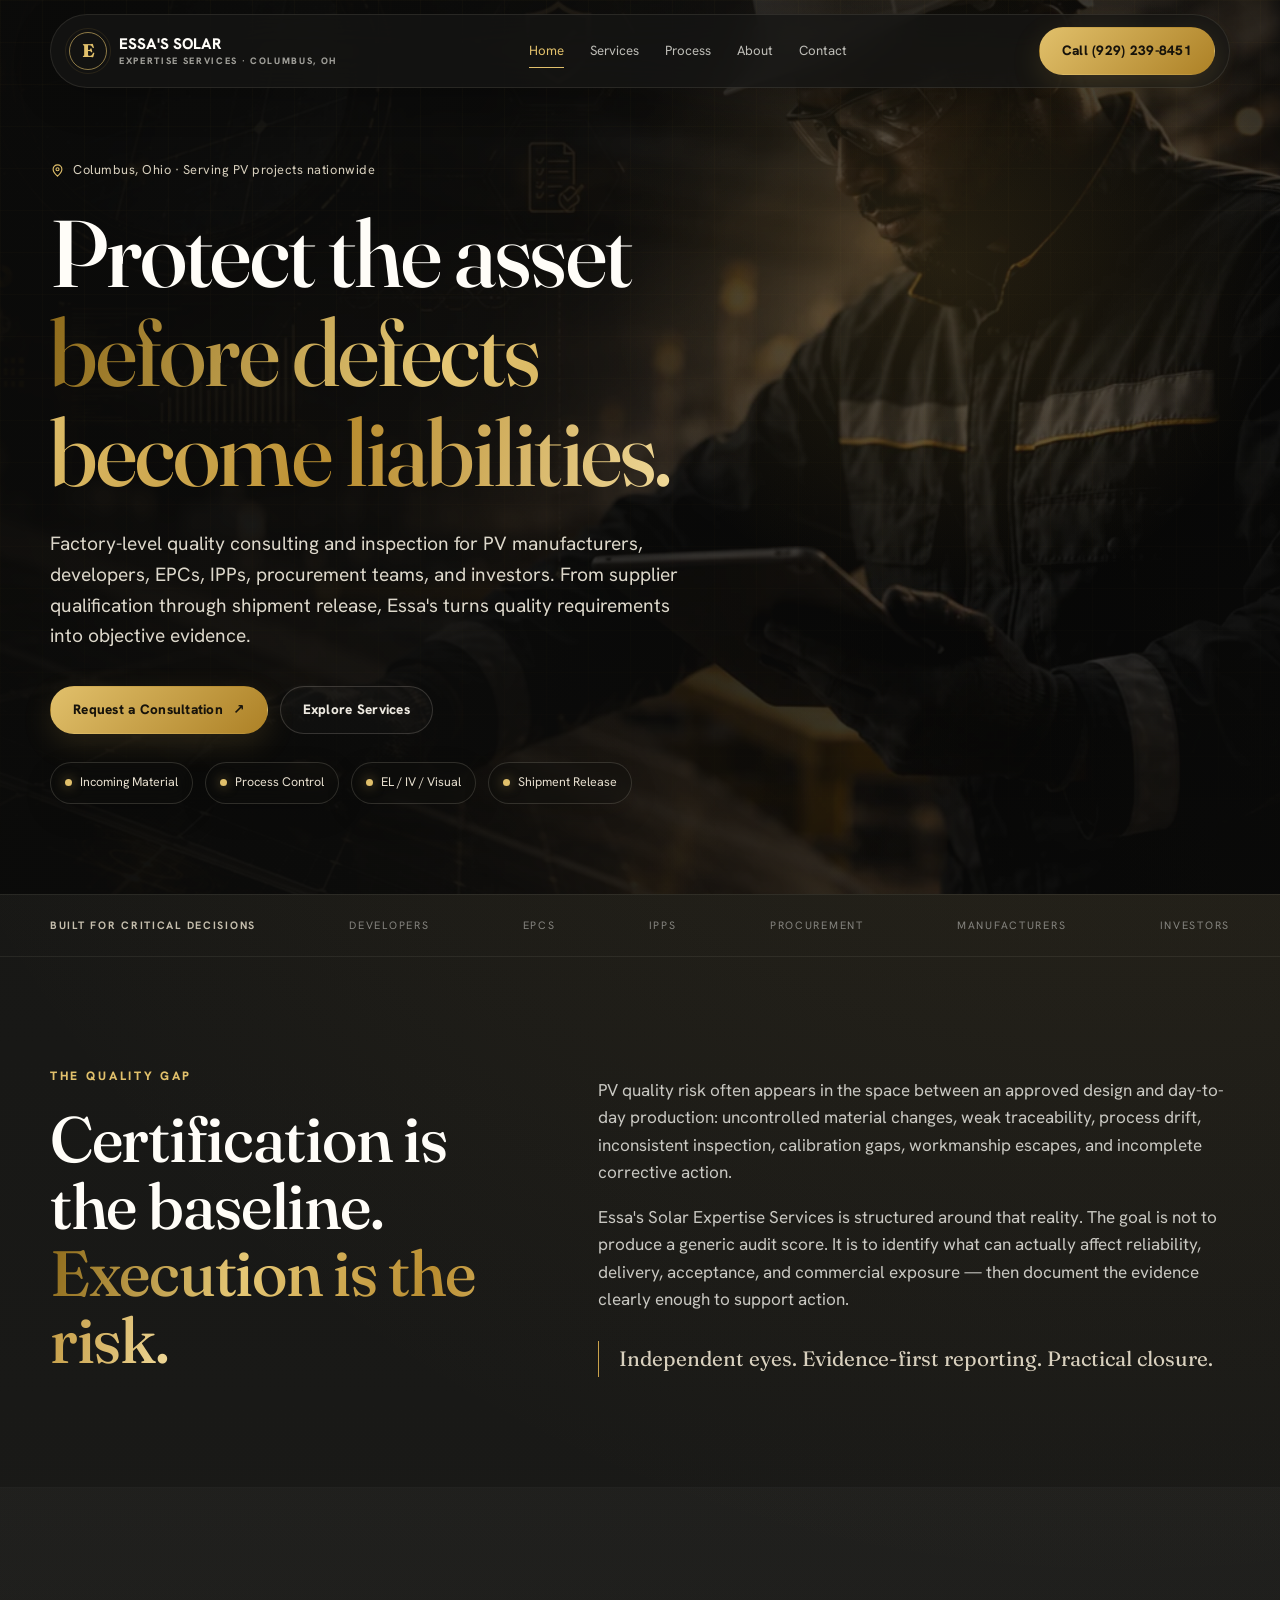
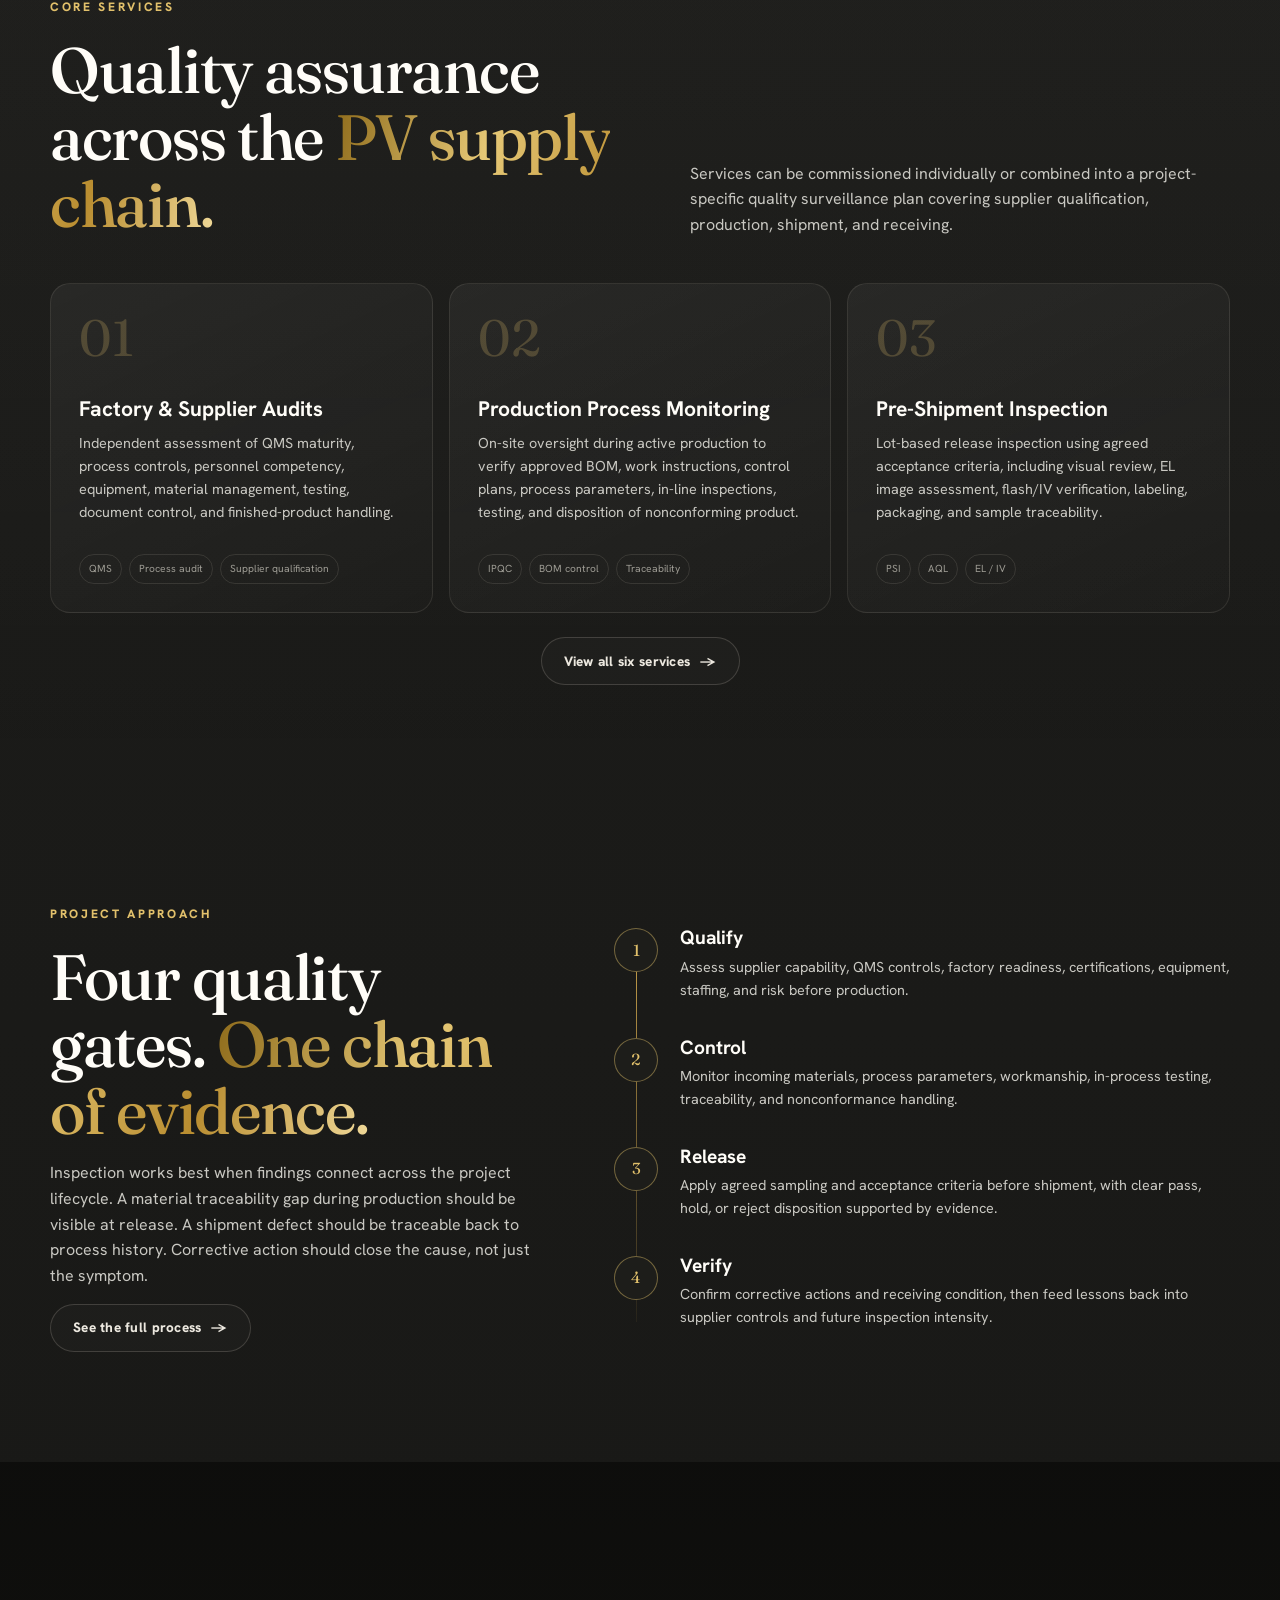
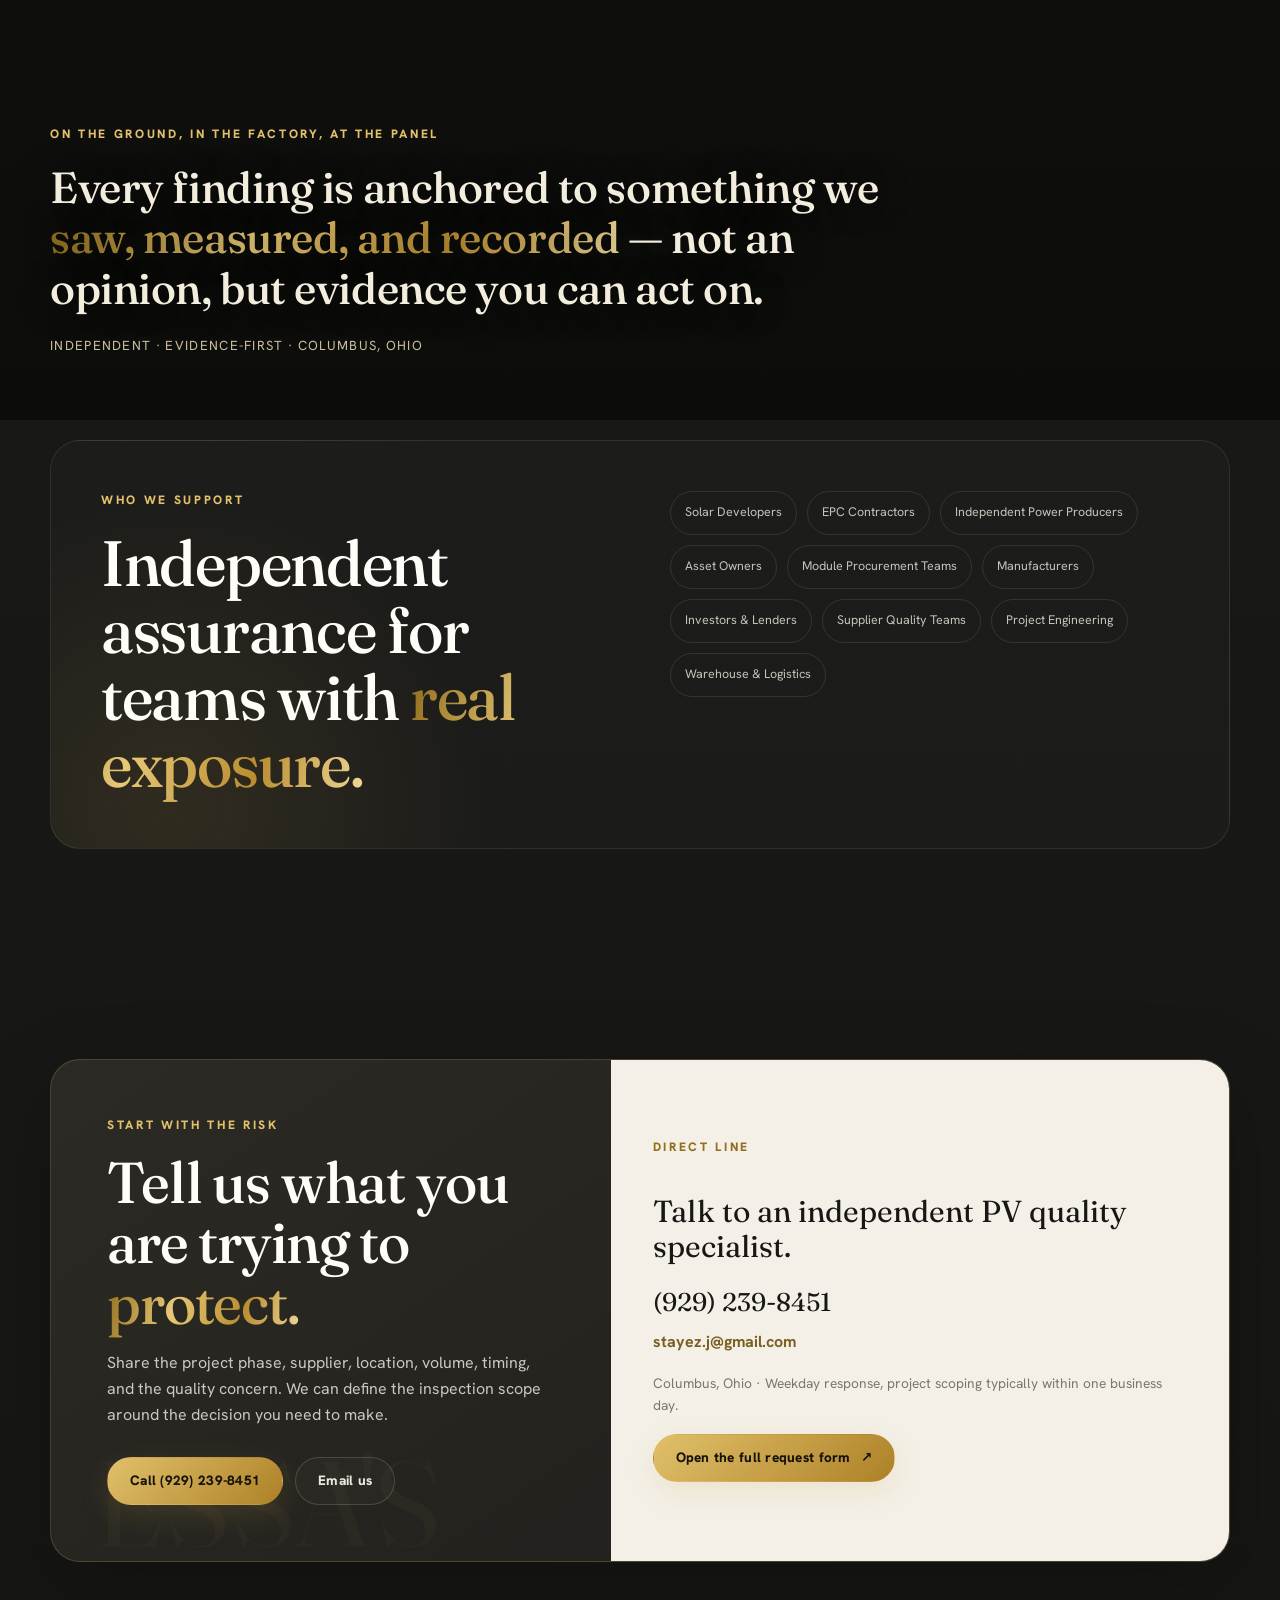
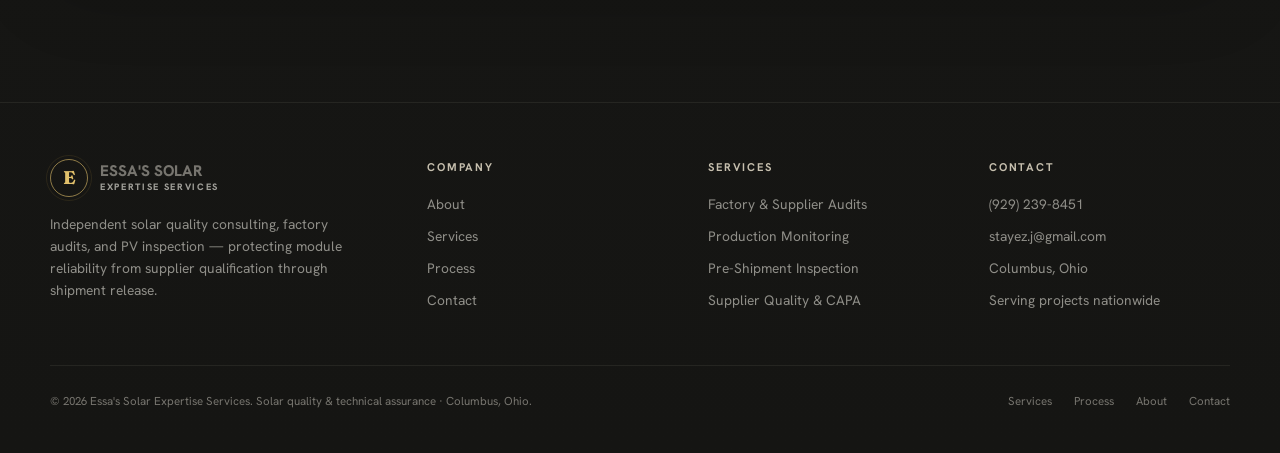
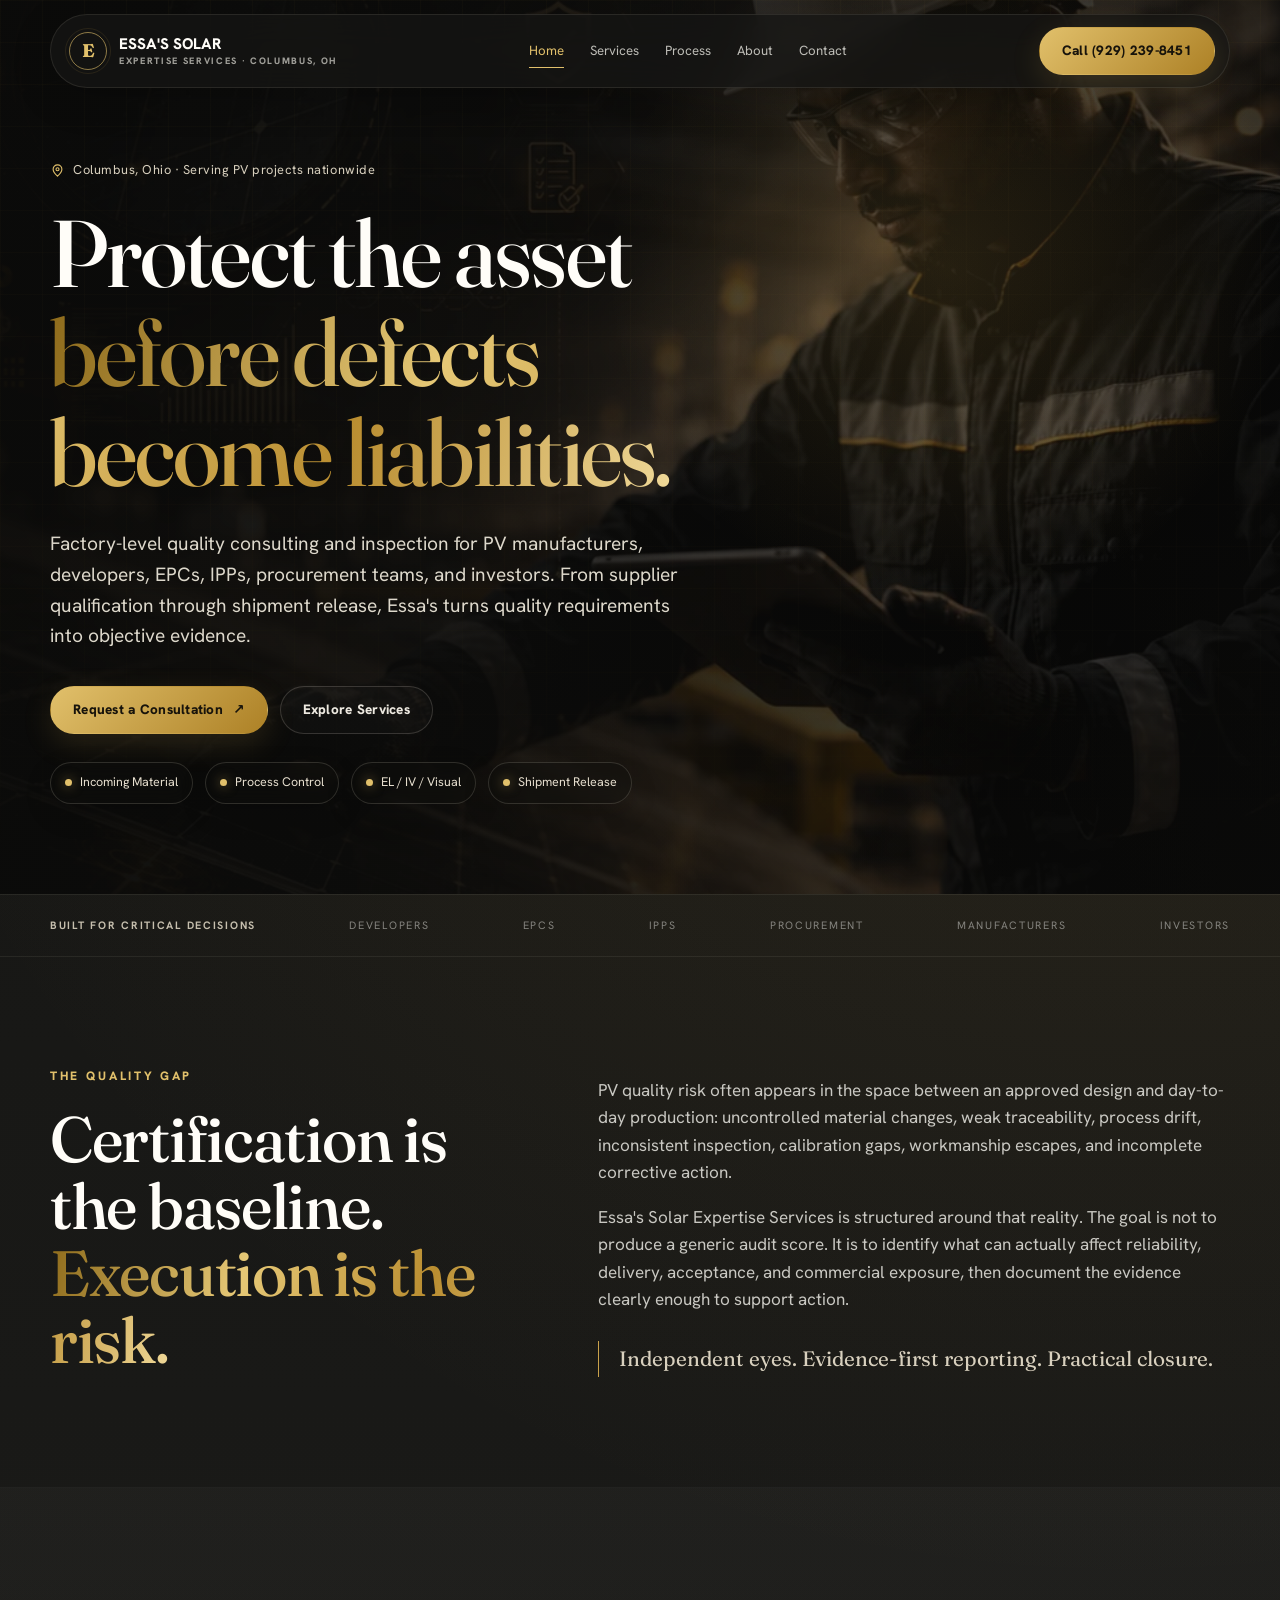
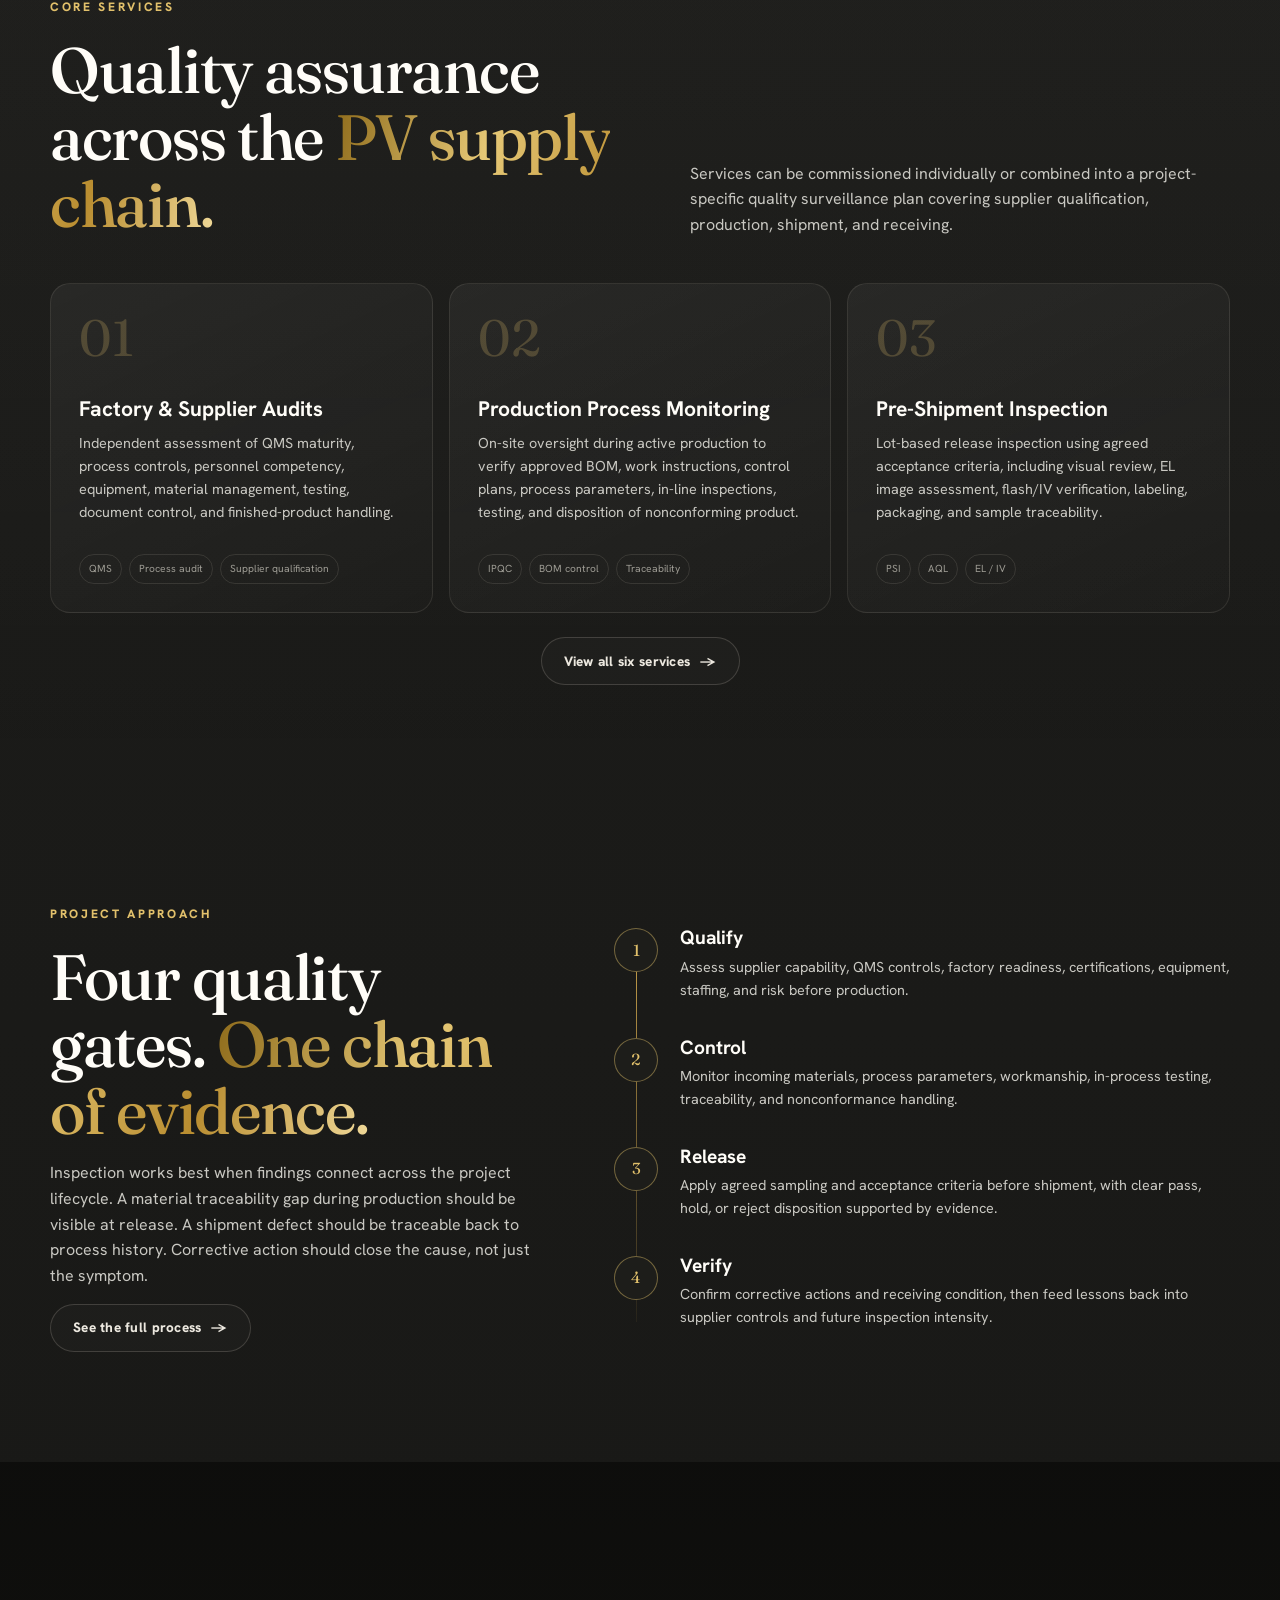
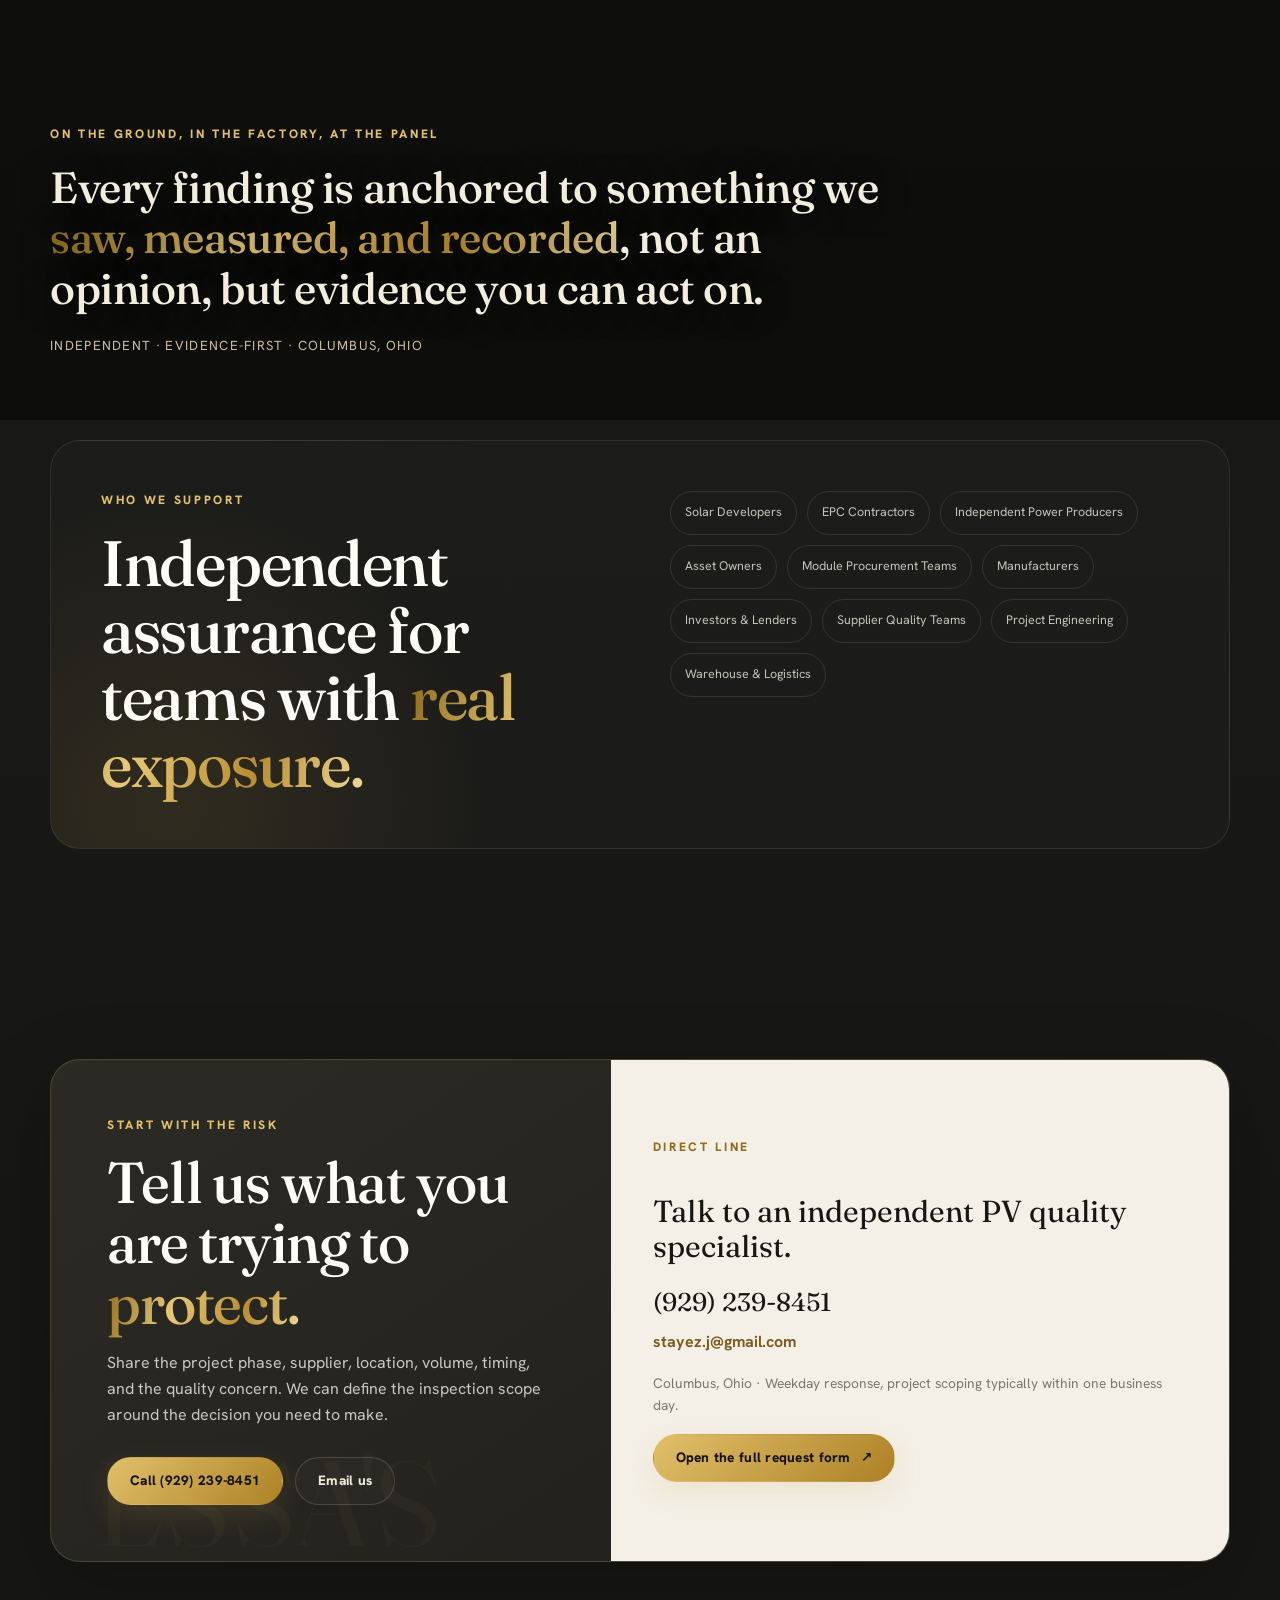
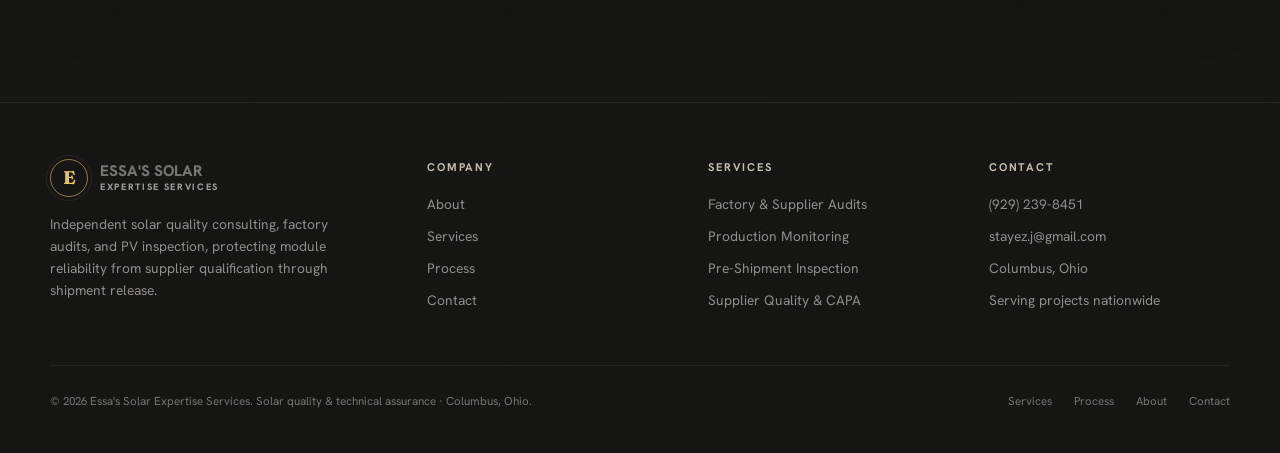
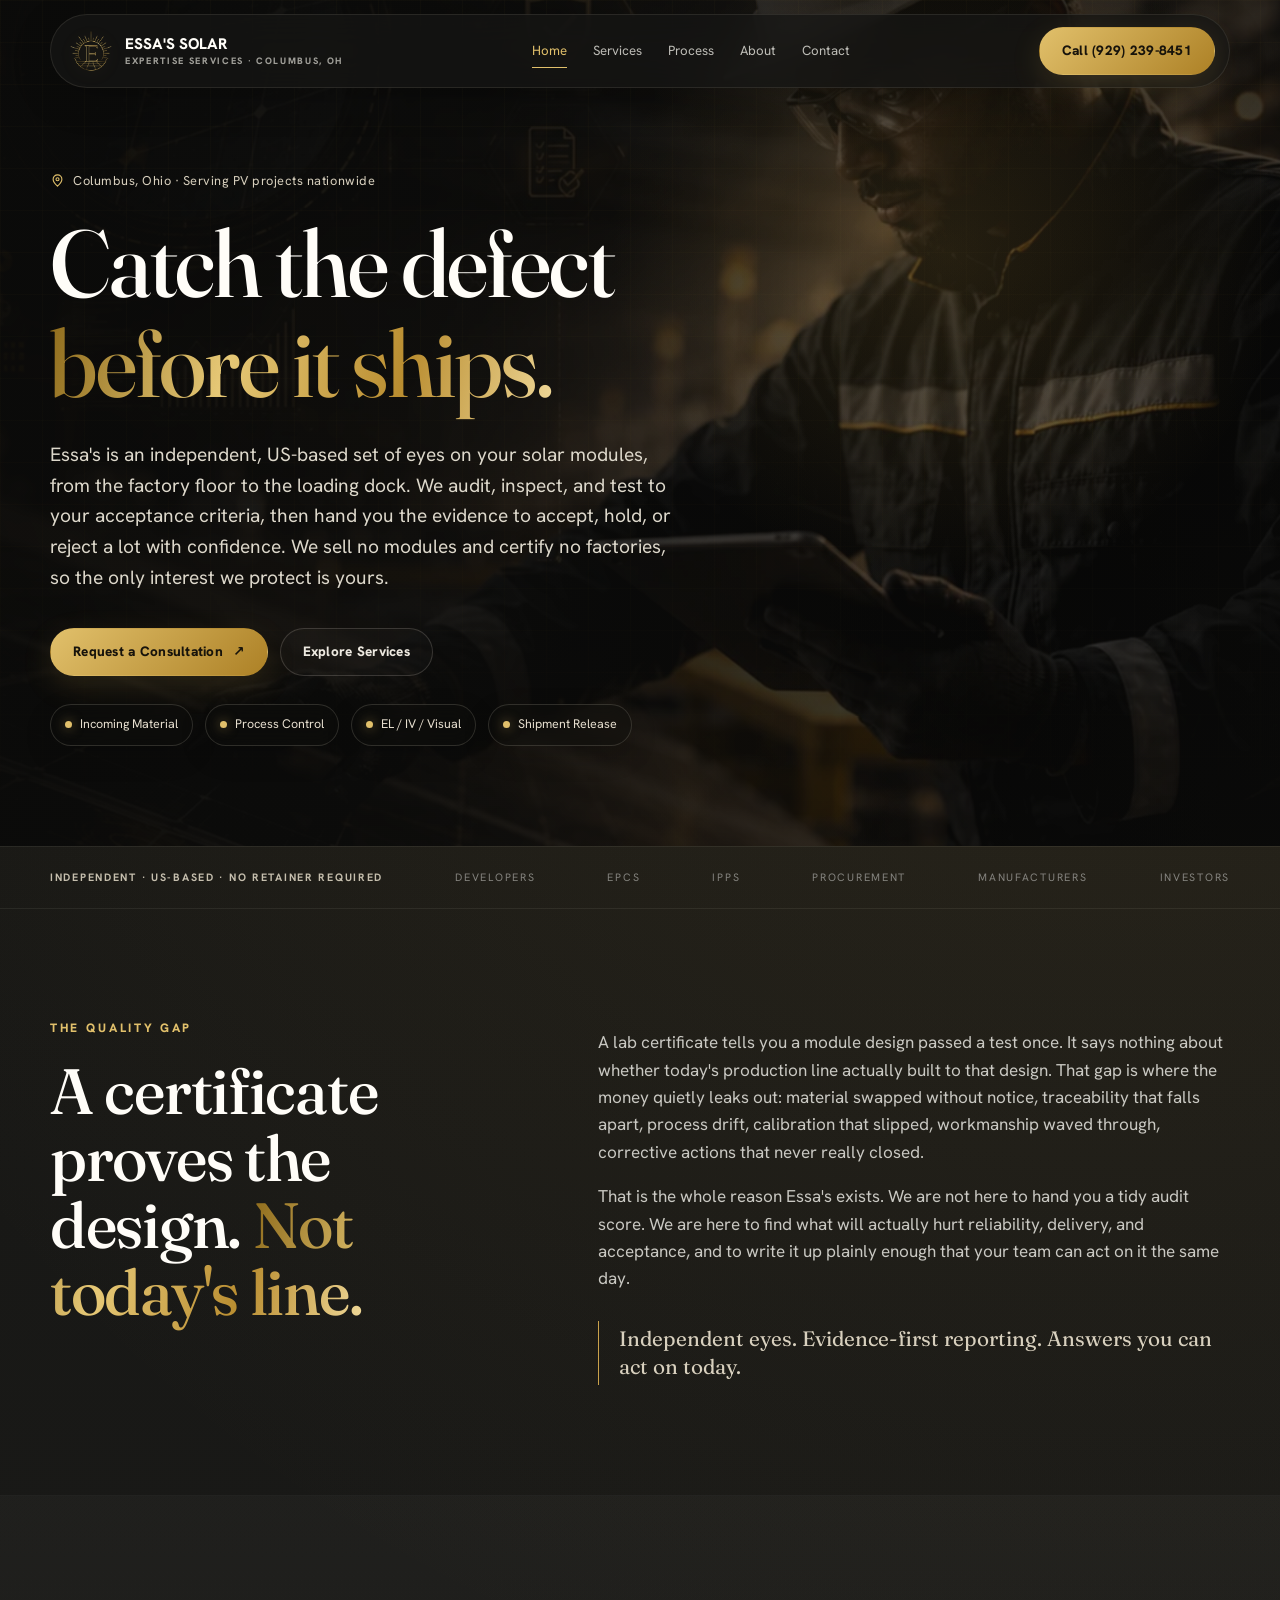
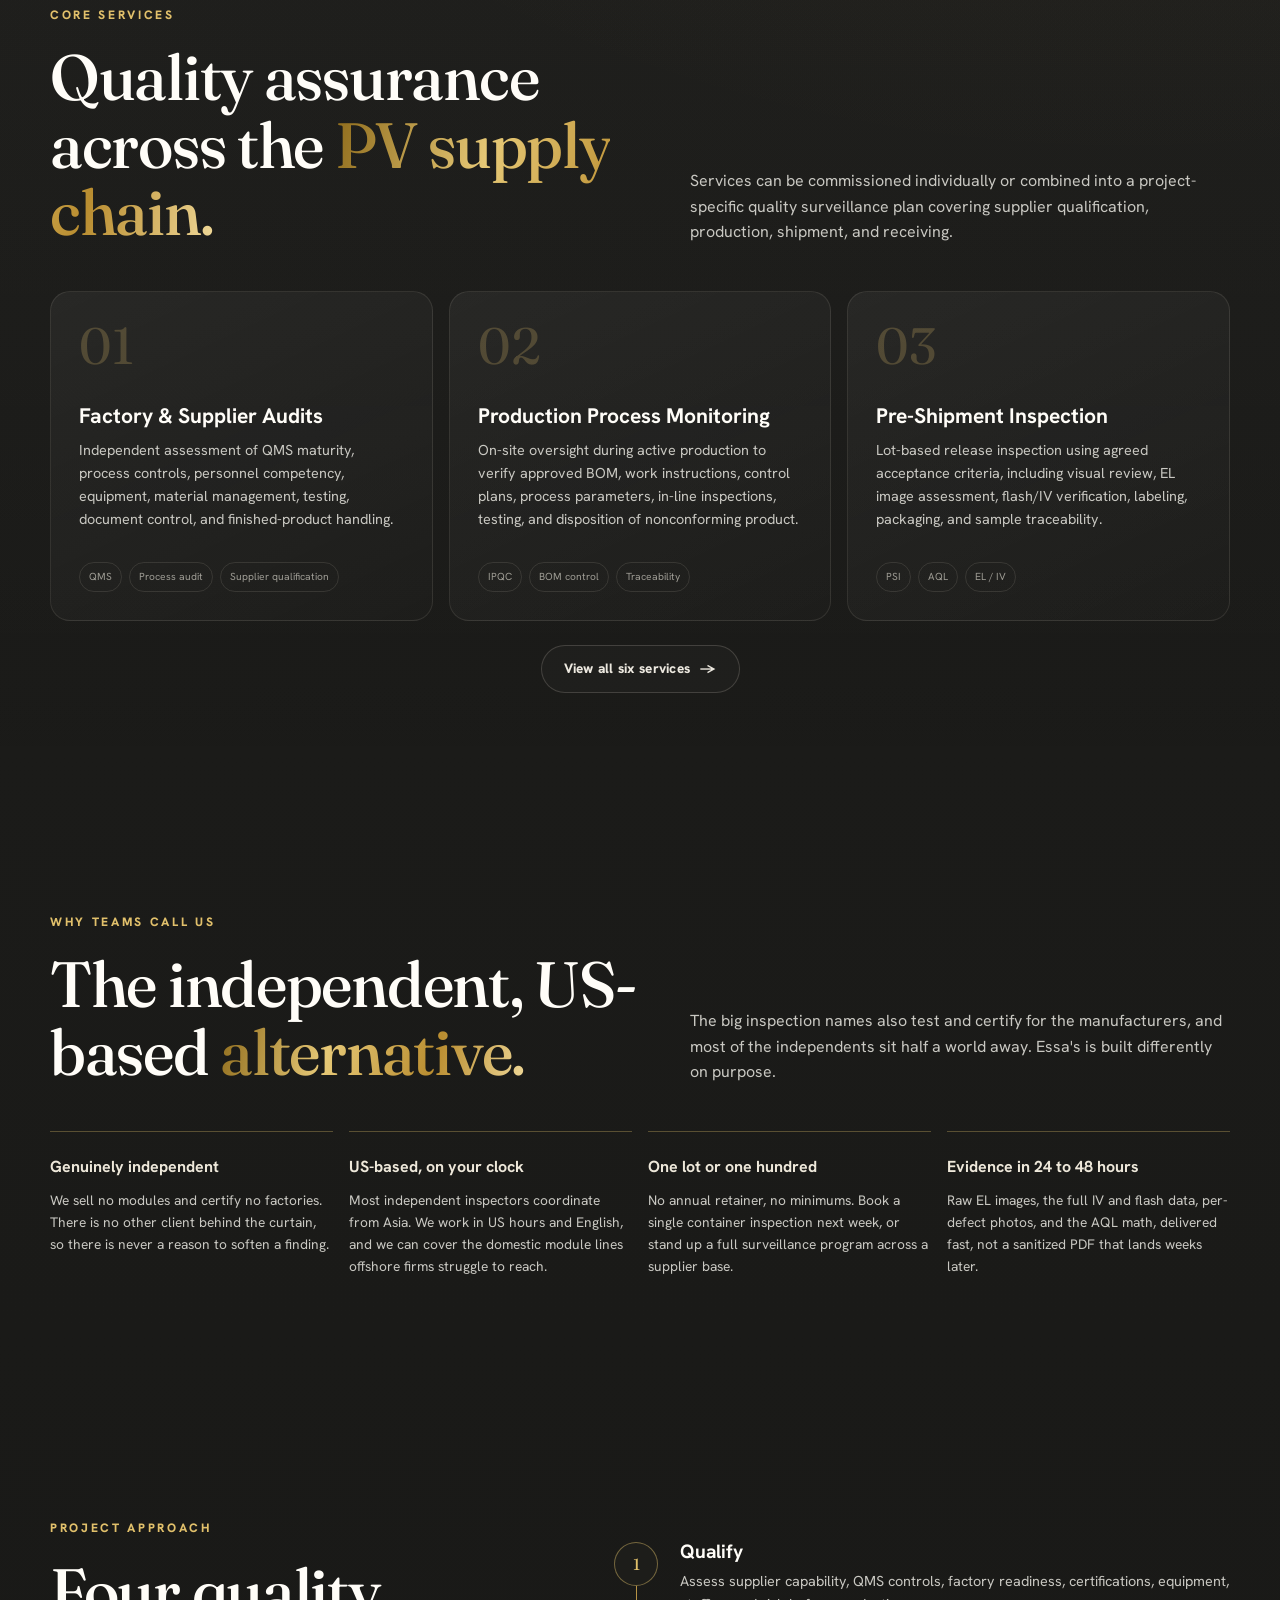
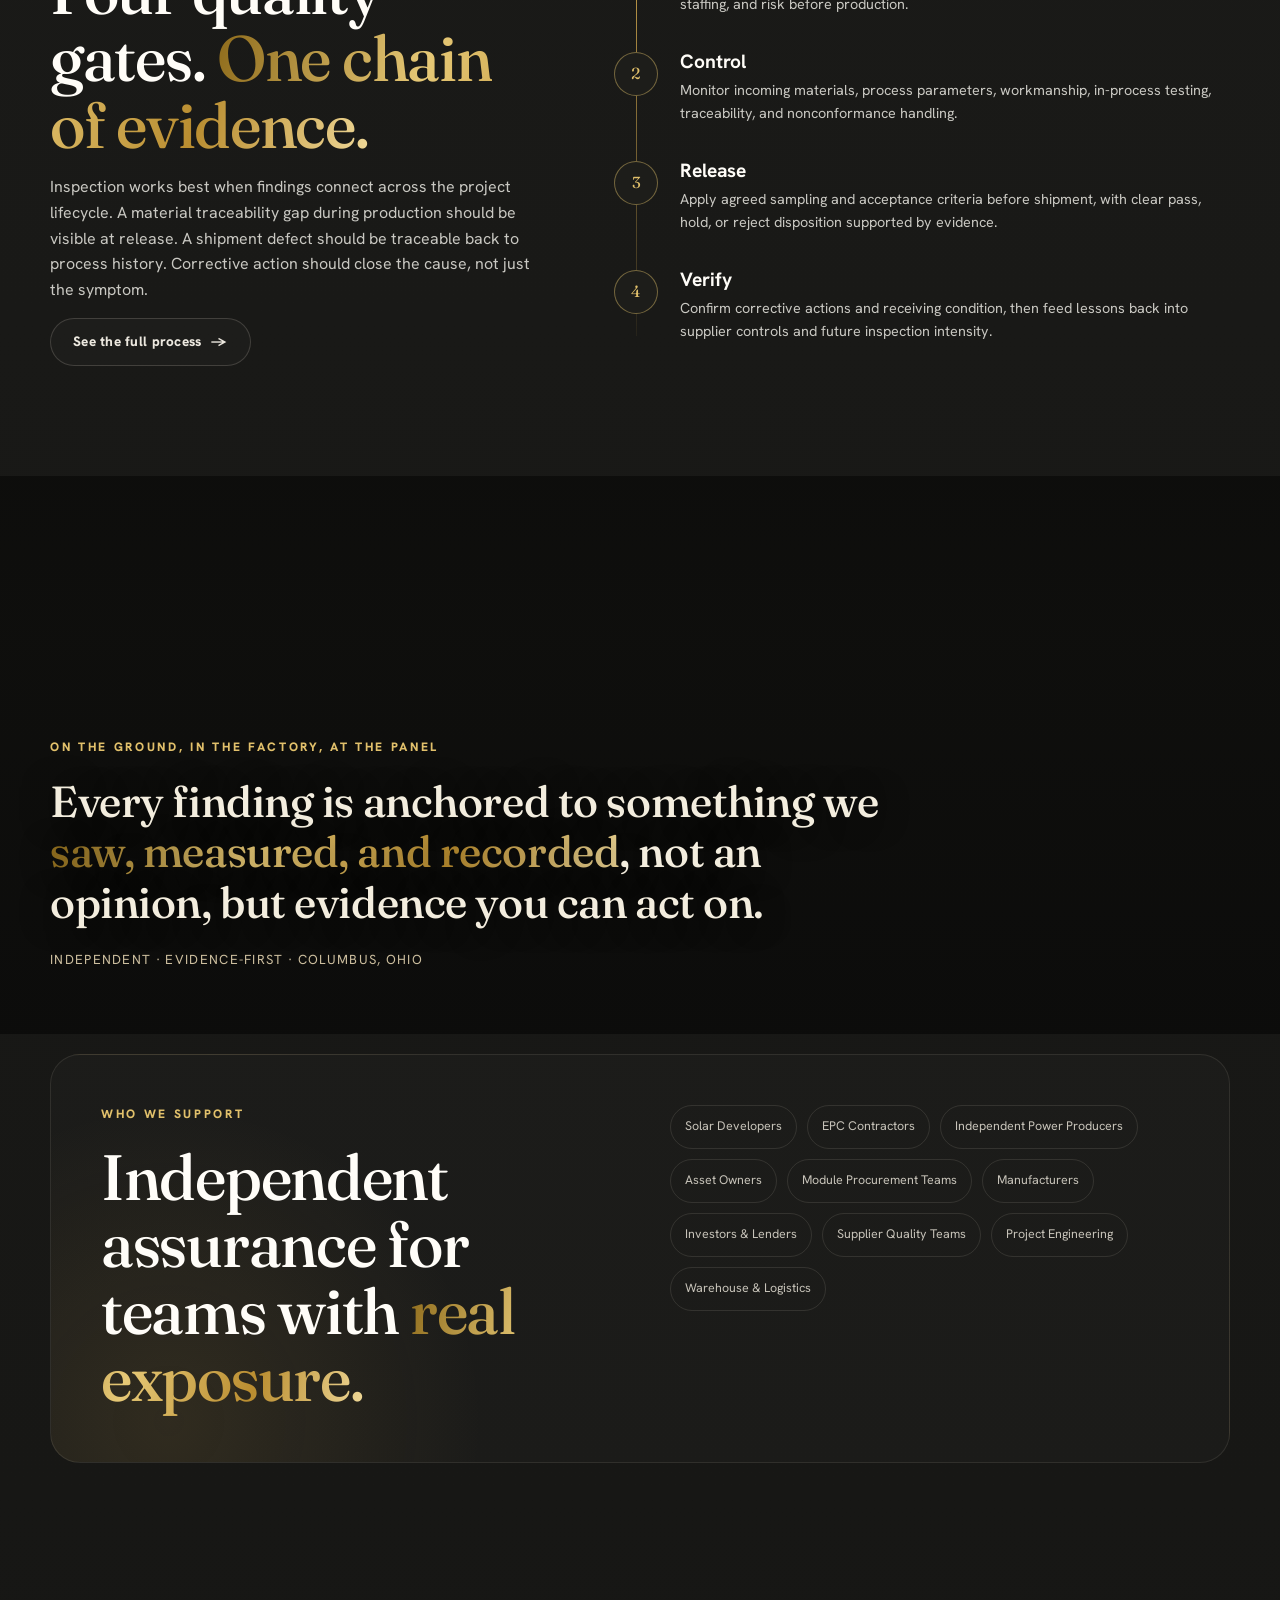
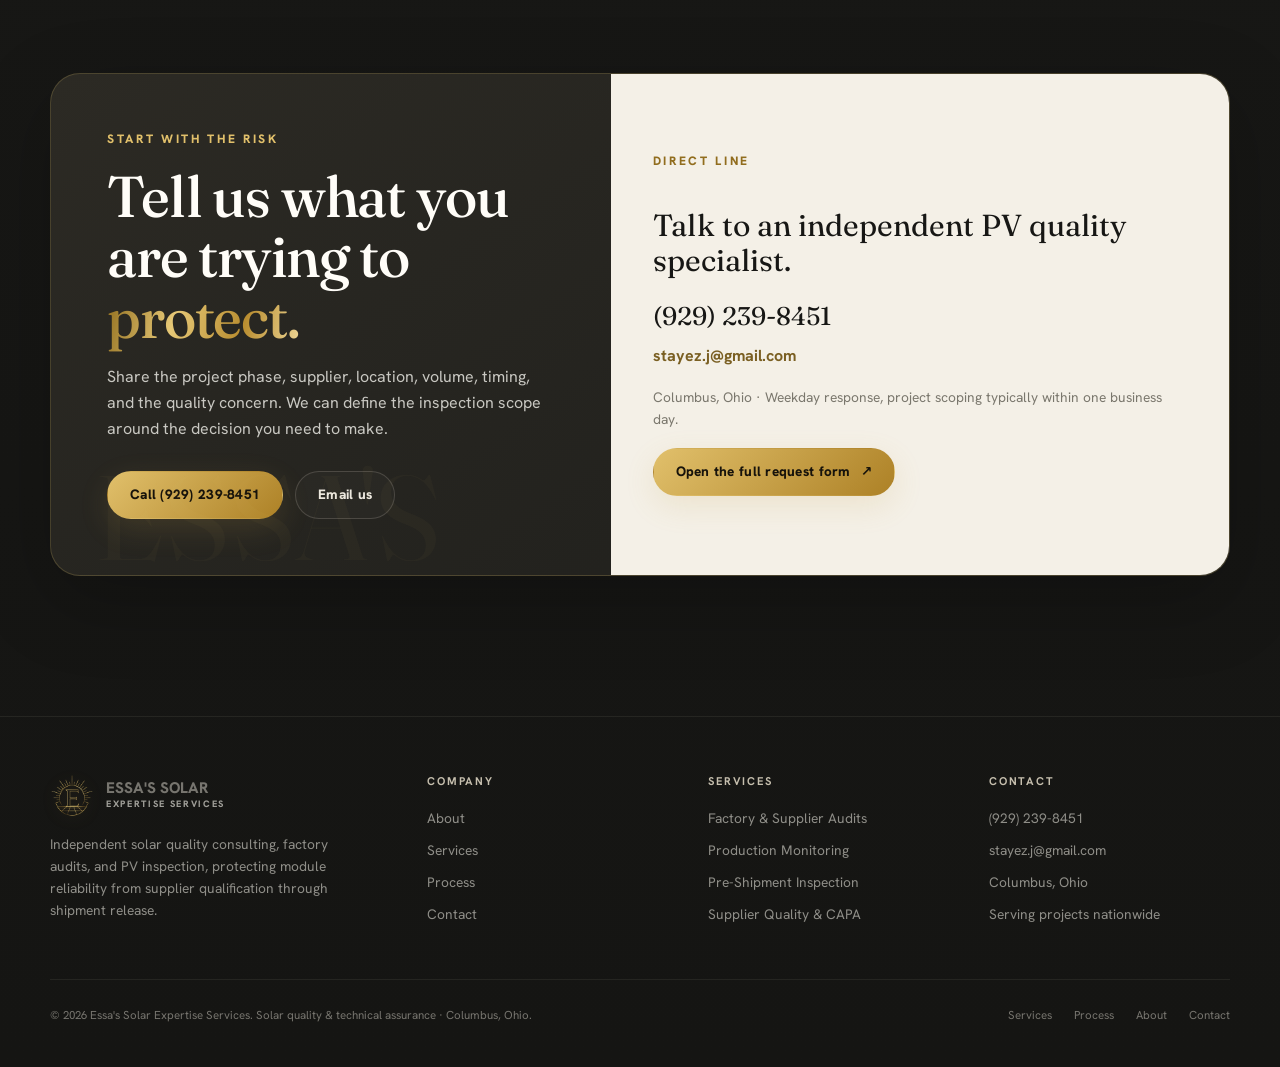
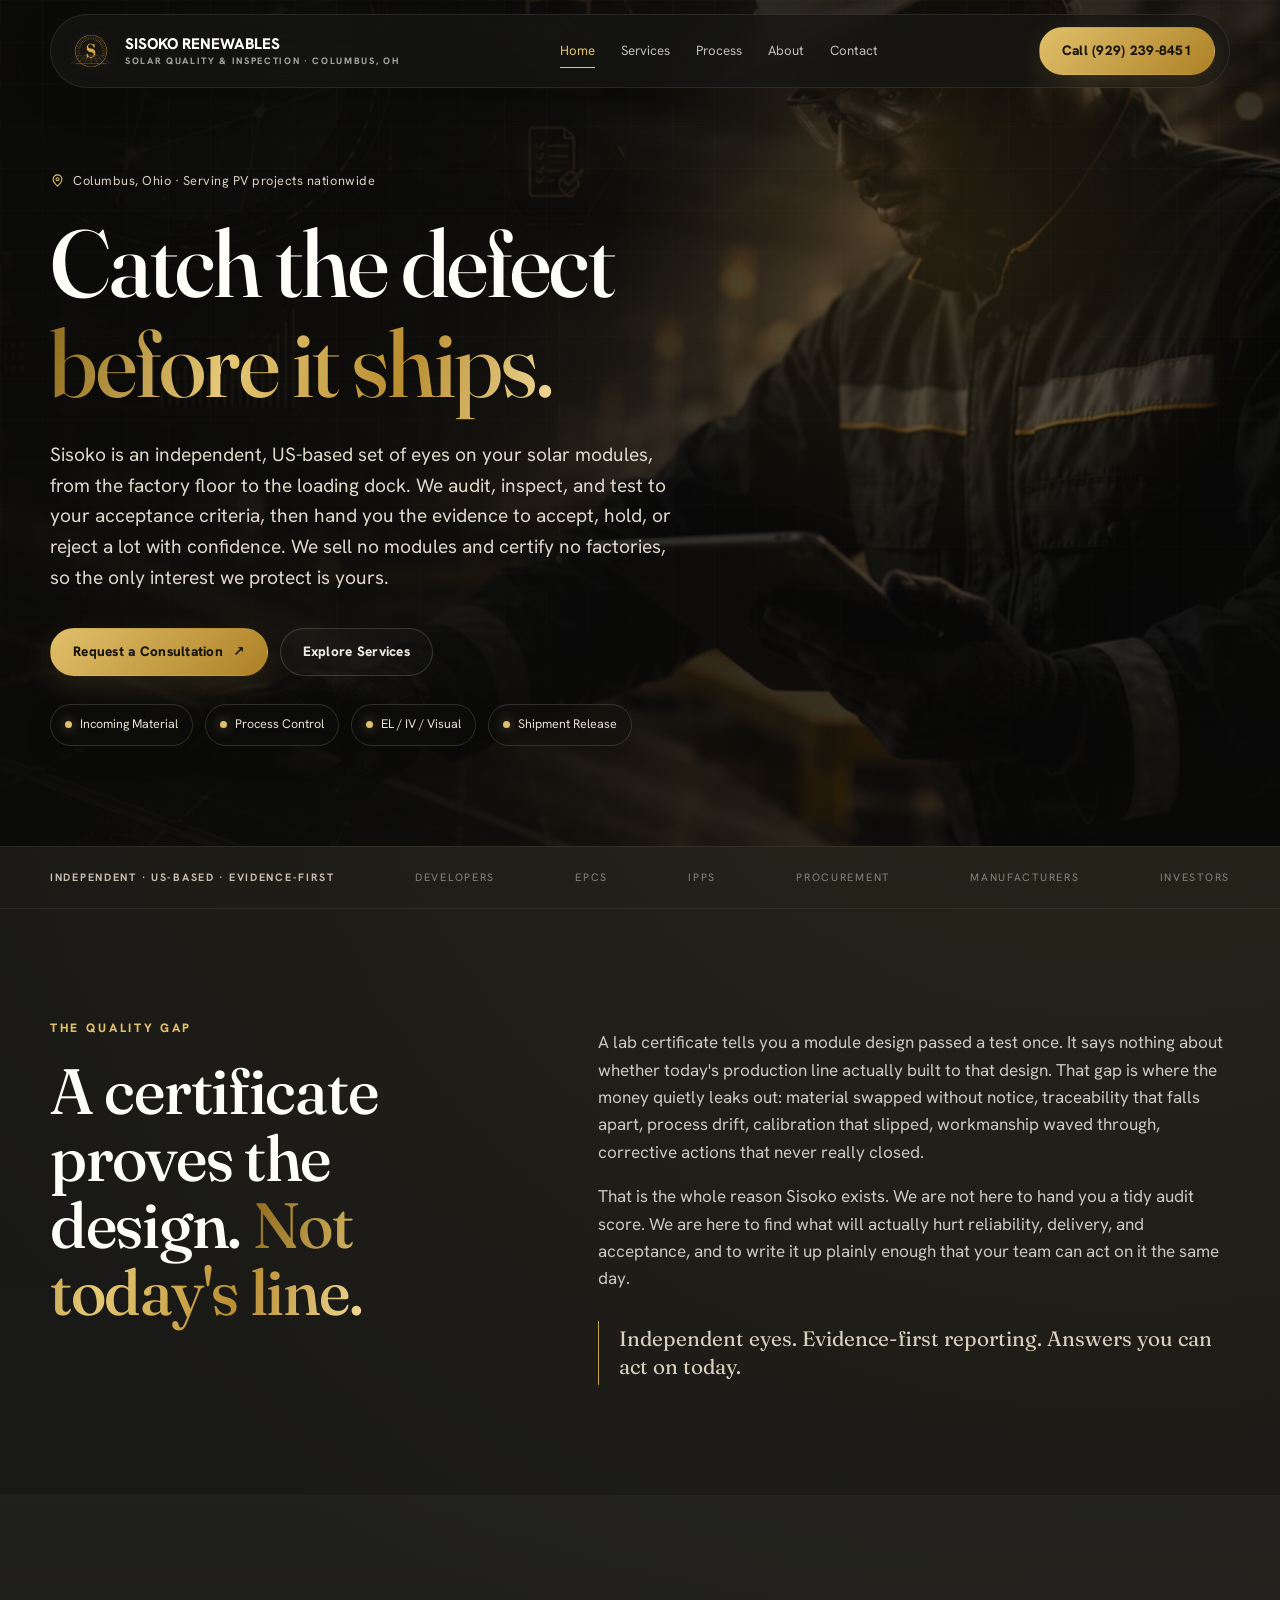
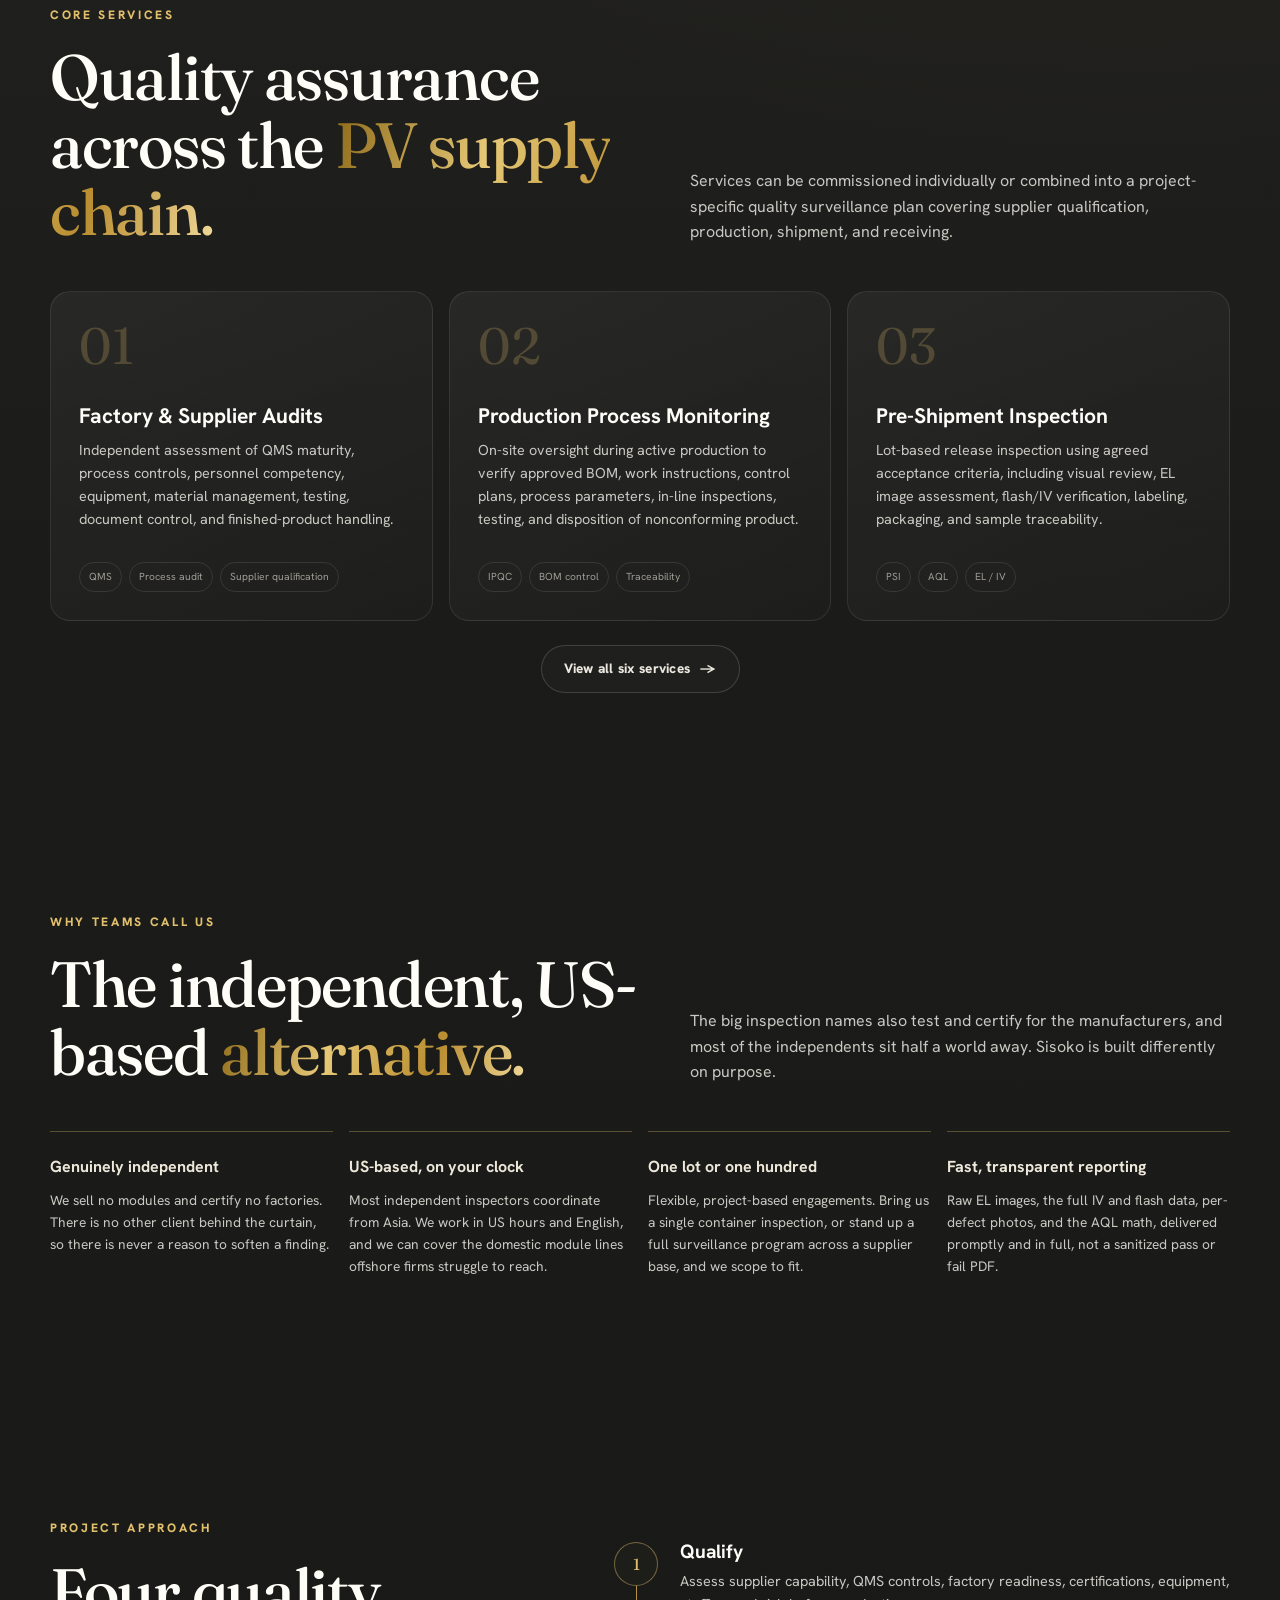
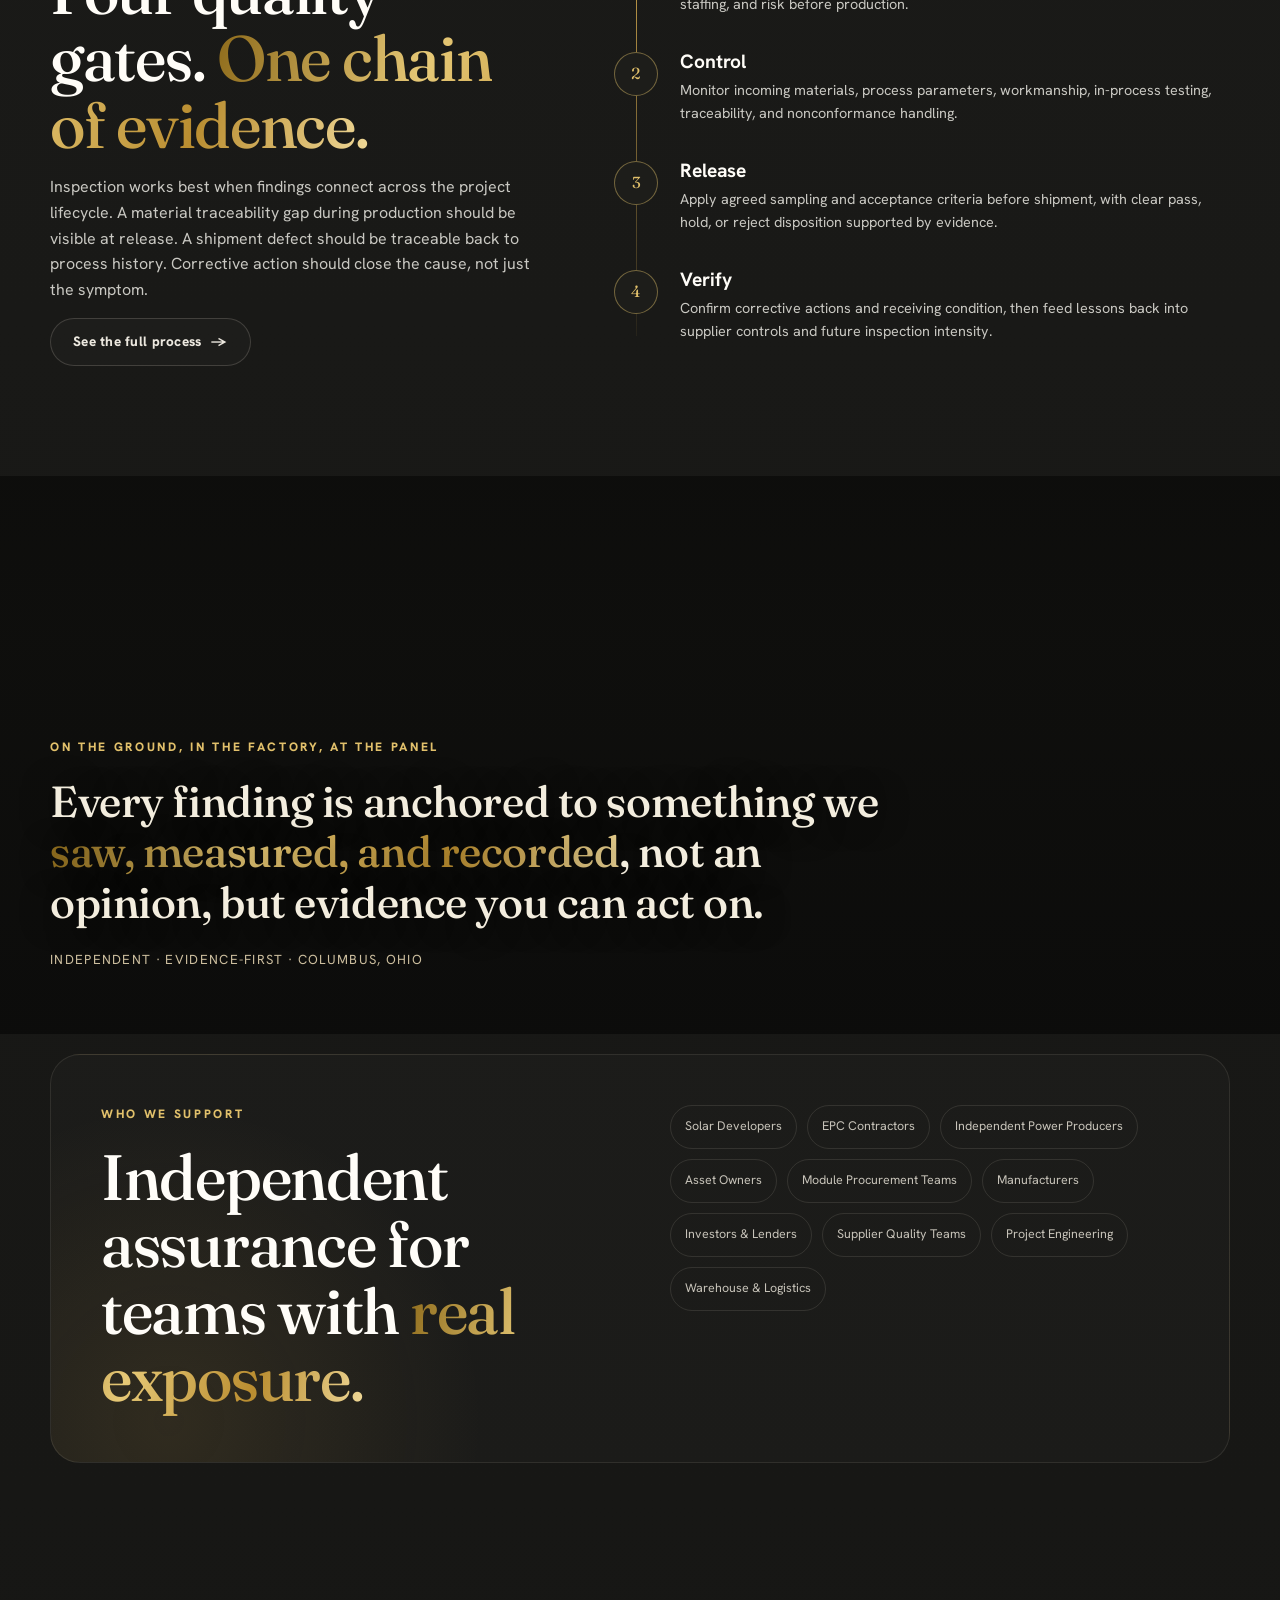
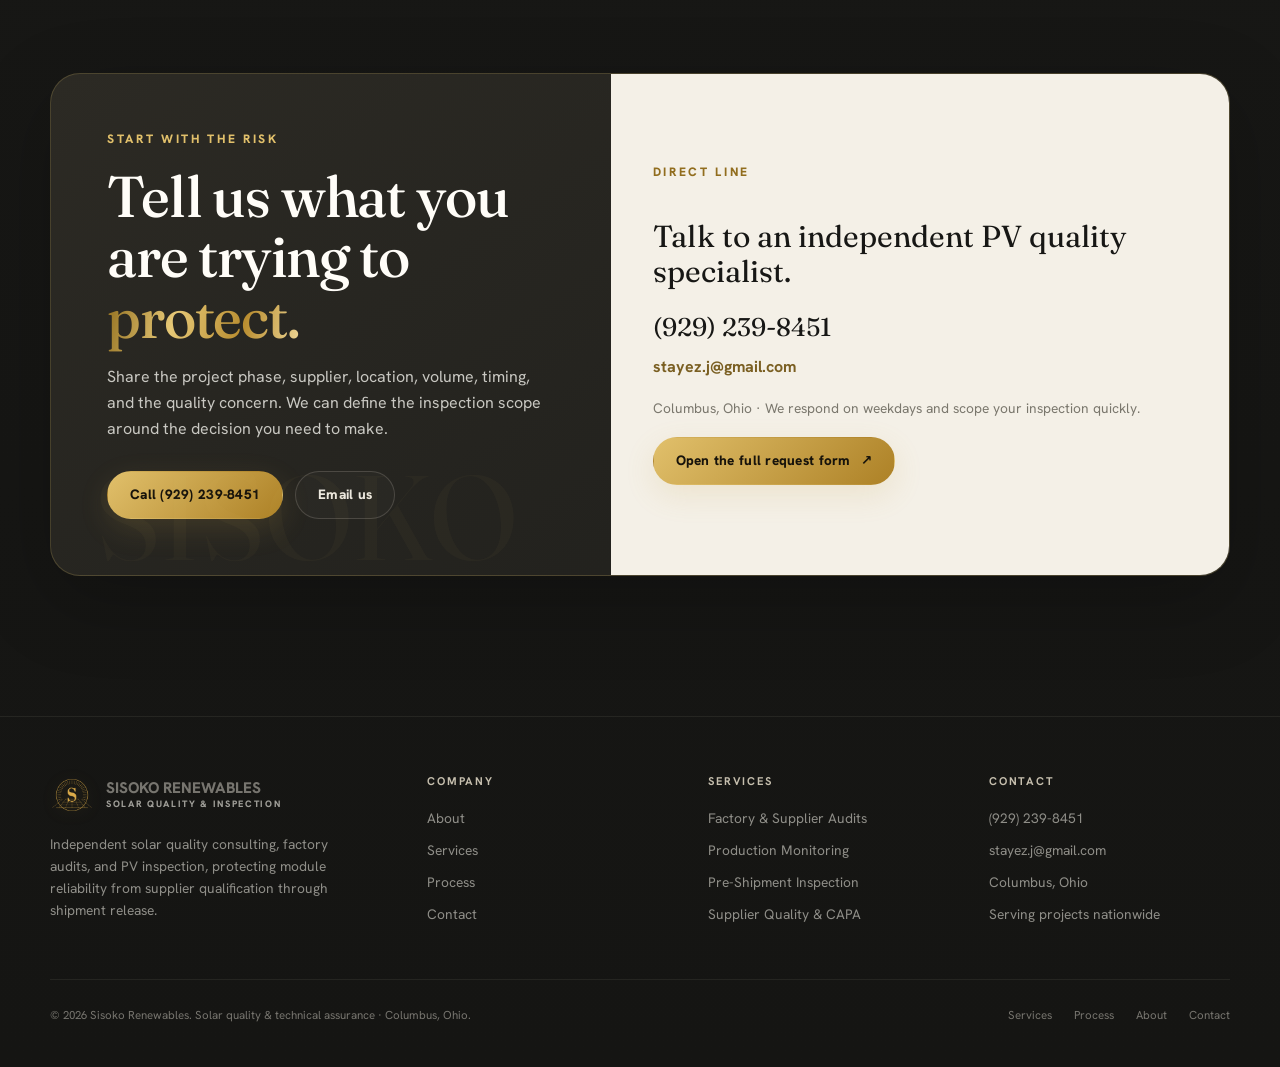
